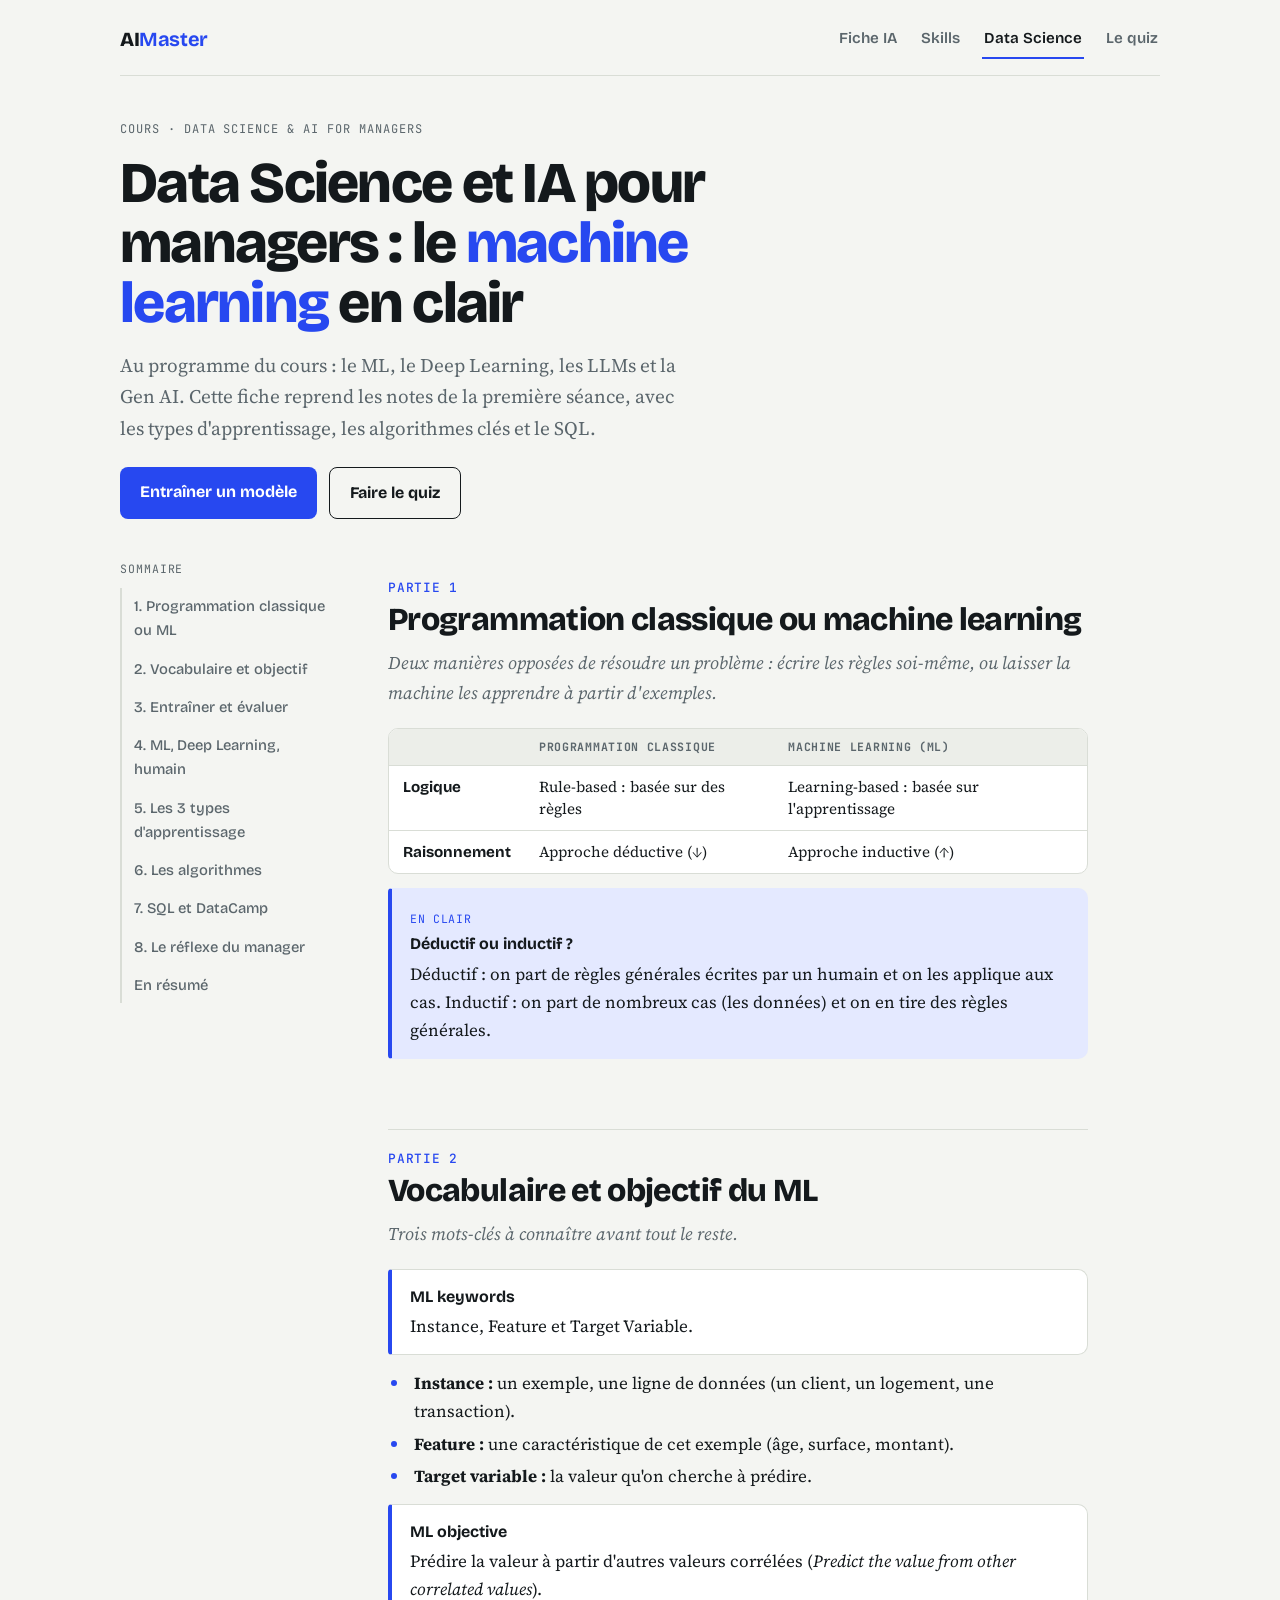
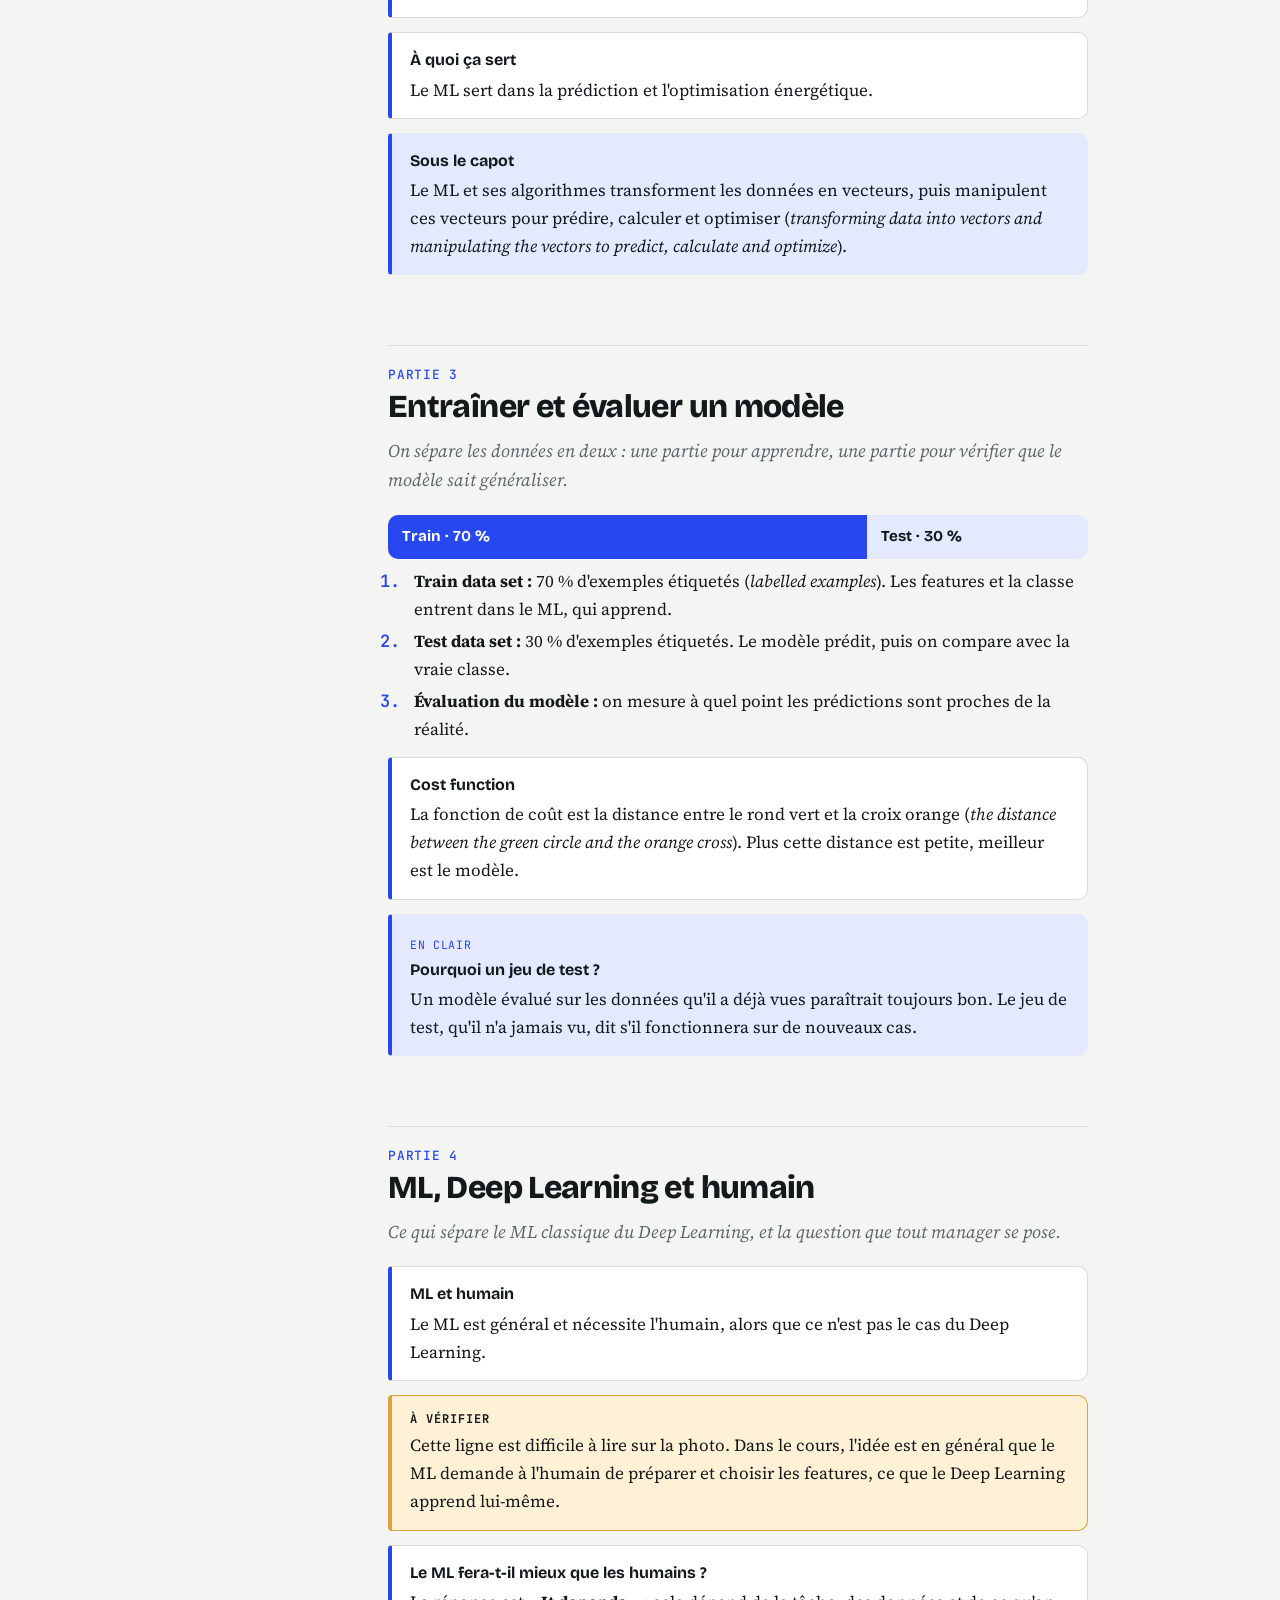
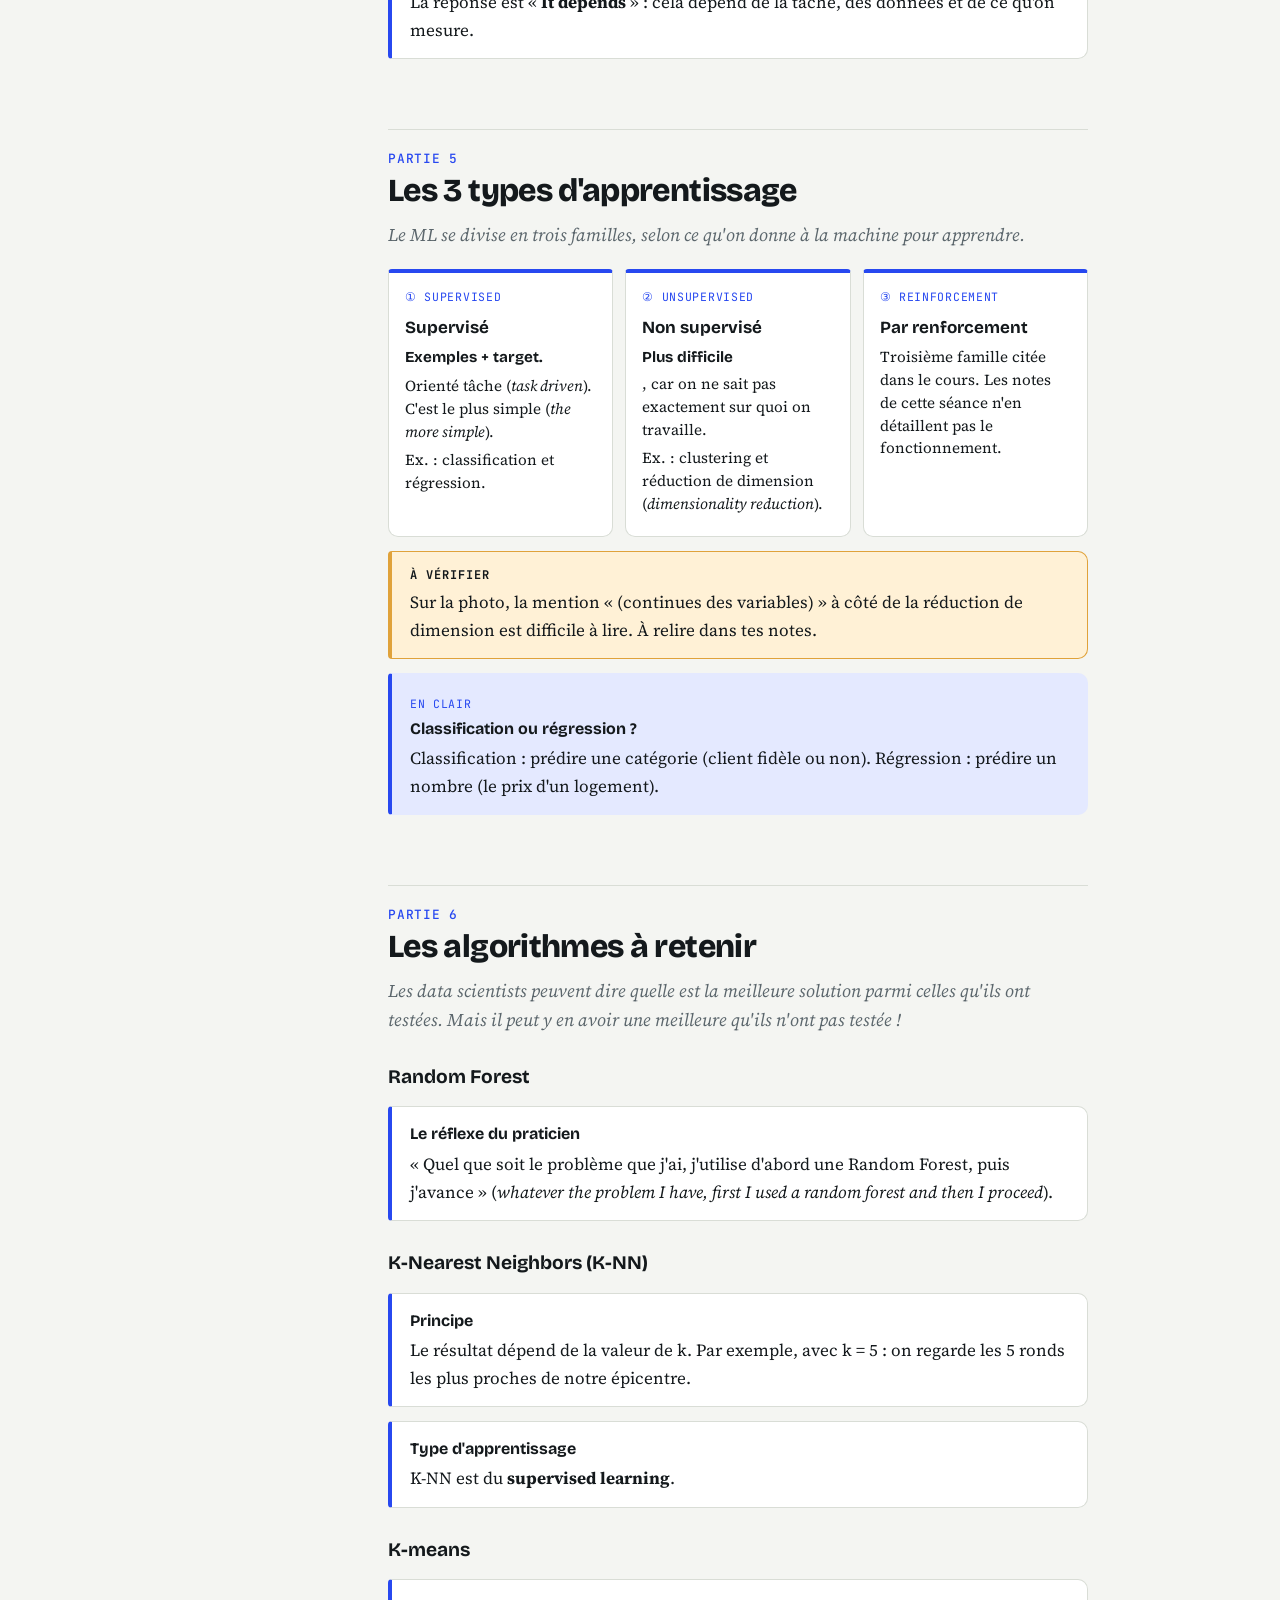
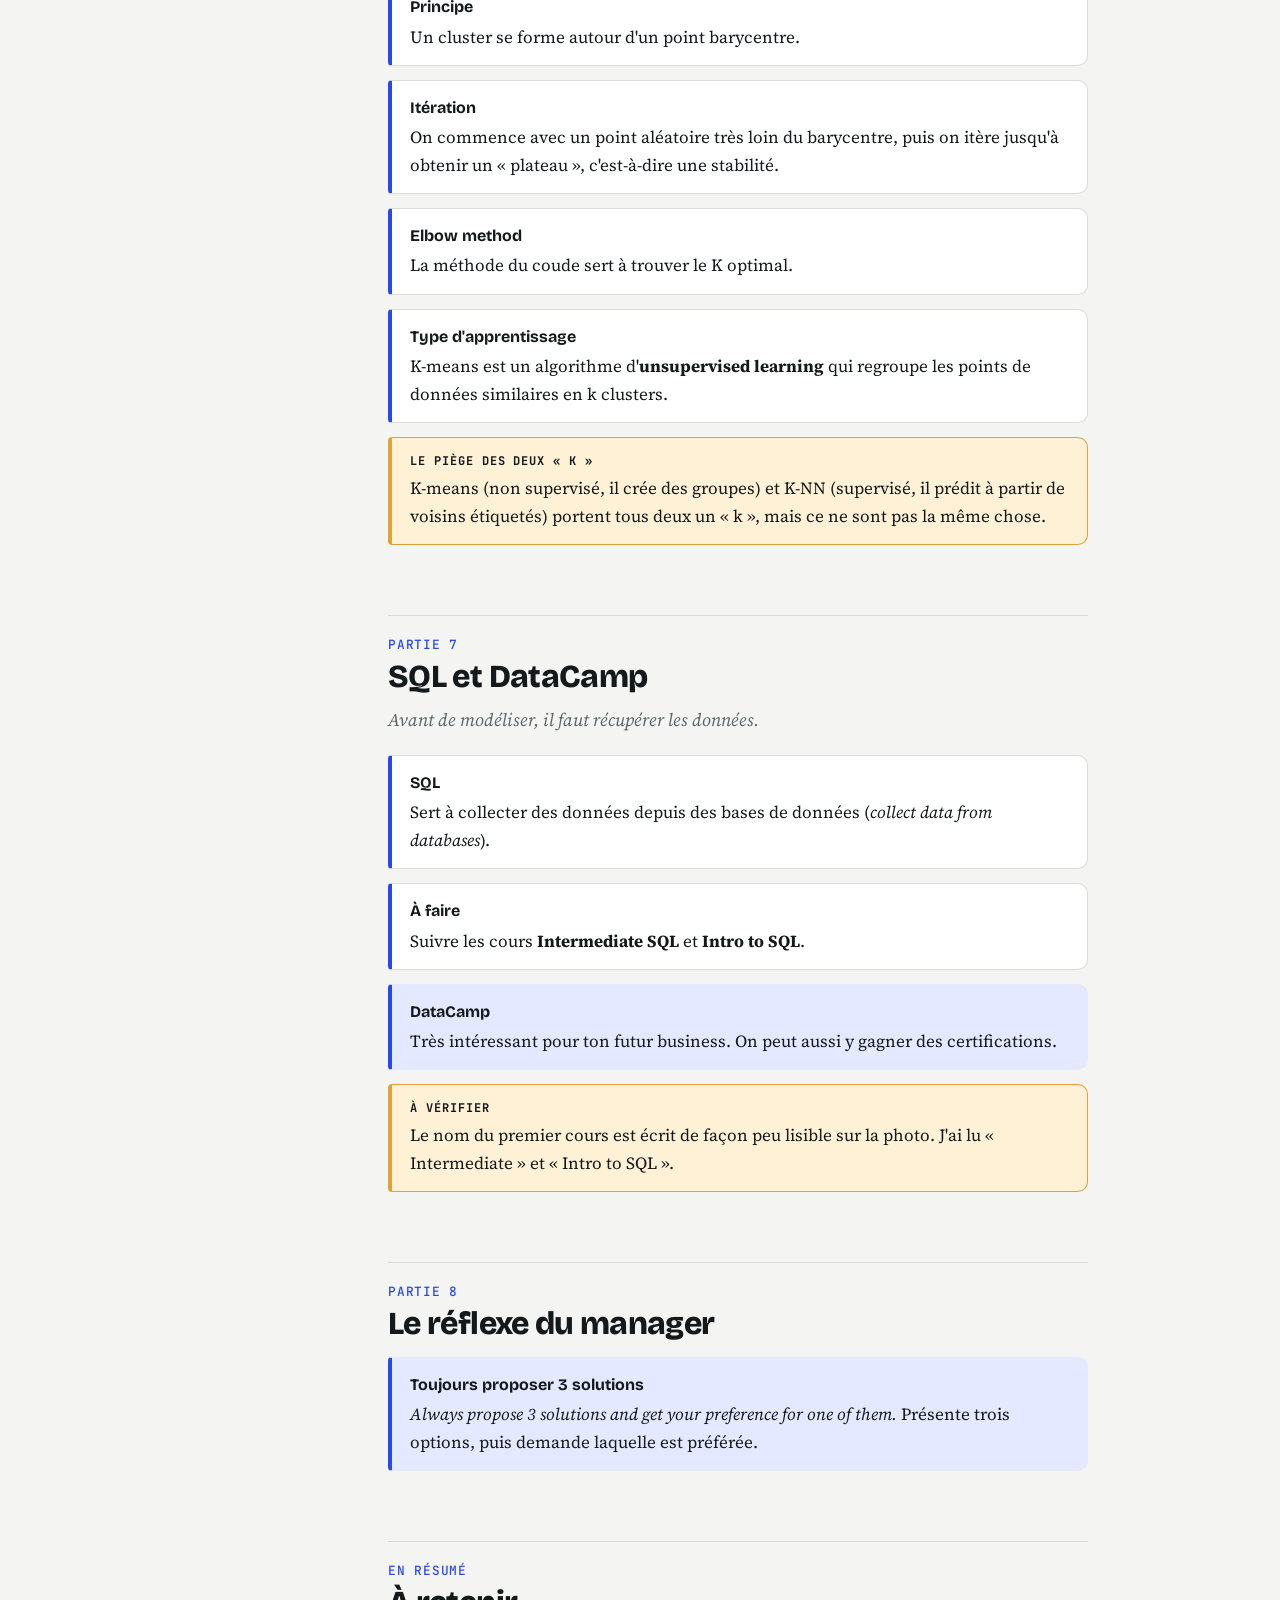
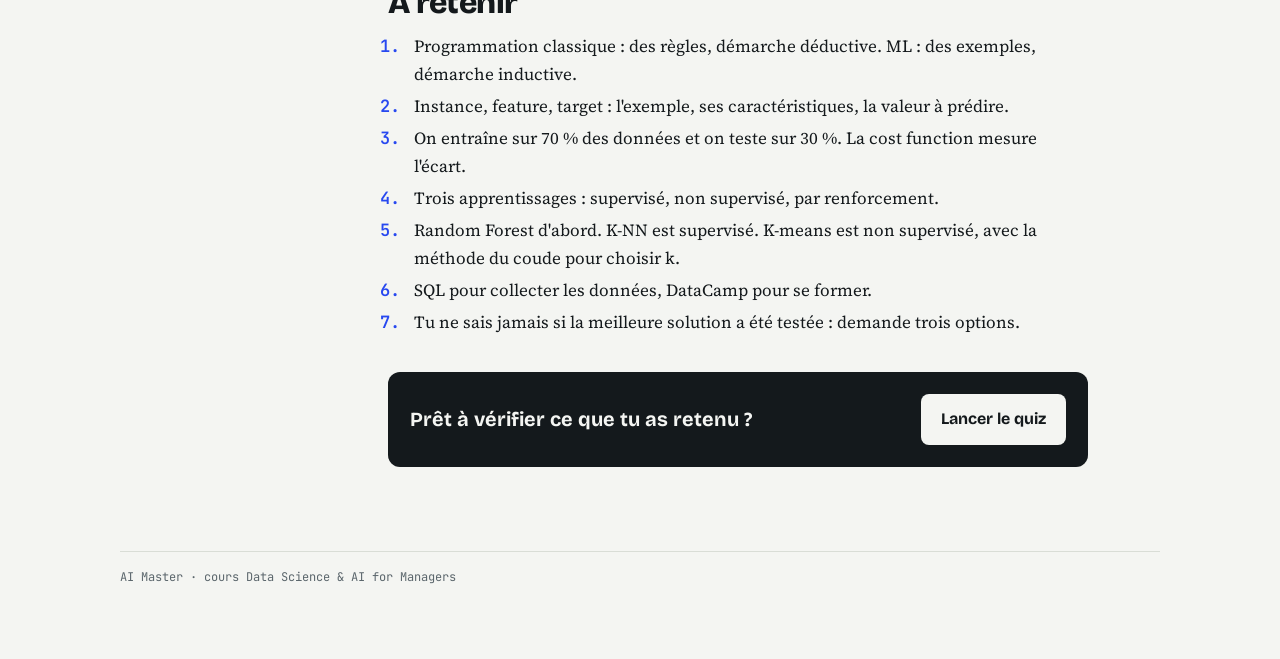
==== data.html @ da9664e5 "Ajoute la fiche Data Science & AI for Managers, un onglet et 13 questions de quiz Co-Authored-By: Cl" ====
<!doctype html>
<html lang="fr">
<head>
  <meta charset="utf-8">
  <meta name="viewport" content="width=device-width, initial-scale=1">
  <title>AI Master – Data Science</title>
  <meta name="description" content="Cours Data Science & AI for Managers : machine learning, types d'apprentissage, algorithmes et SQL.">
  <link rel="preconnect" href="https://fonts.googleapis.com">
  <link rel="preconnect" href="https://fonts.gstatic.com" crossorigin>
  <link rel="stylesheet" href="https://fonts.googleapis.com/css2?family=Bricolage+Grotesque:wght@500;600;700;800&family=JetBrains+Mono:wght@400;500;600&family=Source+Serif+4:ital,wght@0,400;0,600;1,400&display=swap">
  <link rel="stylesheet" href="style.css">
</head>
<body>
<div class="shell">
  <header class="top">
    <a class="brand" href="index.html">AI<b>Master</b></a>
    <a class="tab" href="index.html">Fiche IA</a>
    <a class="tab" href="skills.html">Skills</a>
    <a class="tab" href="data.html" aria-current="page">Data Science</a>
    <a class="tab" href="game.html">Le quiz</a>
  </header>

  <div class="hero">
    <p class="eyebrow">Cours · Data Science &amp; AI for Managers</p>
    <h1>Data Science et IA pour managers : le <em>machine learning</em> en clair</h1>
    <p class="sub">Au programme du cours : le ML, le Deep Learning, les LLMs et la Gen AI. Cette fiche reprend les notes de la première séance, avec les types d'apprentissage, les algorithmes clés et le SQL.</p>
    <div class="actions">
      <a class="btn" href="#s3">Entraîner un modèle</a>
      <a class="btn alt" href="game.html">Faire le quiz</a>
    </div>
  </div>

  <div class="layout">
    <nav class="toc" aria-label="Sommaire">
      <p>Sommaire</p>
      <ol>
        <li><a href="#s1">1. Programmation classique ou ML</a></li>
        <li><a href="#s2">2. Vocabulaire et objectif</a></li>
        <li><a href="#s3">3. Entraîner et évaluer</a></li>
        <li><a href="#s4">4. ML, Deep Learning, humain</a></li>
        <li><a href="#s5">5. Les 3 types d'apprentissage</a></li>
        <li><a href="#s6">6. Les algorithmes</a></li>
        <li><a href="#s7">7. SQL et DataCamp</a></li>
        <li><a href="#s8">8. Le réflexe du manager</a></li>
        <li><a href="#recap">En résumé</a></li>
      </ol>
    </nav>

    <main class="doc">

      <section id="s1">
        <h2><span class="n">PARTIE 1</span>Programmation classique ou machine learning</h2>
        <p class="lead">Deux manières opposées de résoudre un problème : écrire les règles soi-même, ou laisser la machine les apprendre à partir d'exemples.</p>
        <div class="tbl"><table>
          <thead><tr><th></th><th>Programmation classique</th><th>Machine learning (ML)</th></tr></thead>
          <tbody>
            <tr><td>Logique</td><td>Rule-based : basée sur des règles</td><td>Learning-based : basée sur l'apprentissage</td></tr>
            <tr><td>Raisonnement</td><td>Approche déductive (↓)</td><td>Approche inductive (↑)</td></tr>
          </tbody>
        </table></div>
        <div class="box link"><span class="tag">En clair</span><span class="term">Déductif ou inductif ?</span><p>Déductif : on part de règles générales écrites par un humain et on les applique aux cas. Inductif : on part de nombreux cas (les données) et on en tire des règles générales.</p></div>
      </section>

      <section id="s2">
        <h2><span class="n">PARTIE 2</span>Vocabulaire et objectif du ML</h2>
        <p class="lead">Trois mots-clés à connaître avant tout le reste.</p>
        <div class="box"><span class="term">ML keywords</span><p>Instance, Feature et Target Variable.</p></div>
        <ul>
          <li><b>Instance :</b> un exemple, une ligne de données (un client, un logement, une transaction).</li>
          <li><b>Feature :</b> une caractéristique de cet exemple (âge, surface, montant).</li>
          <li><b>Target variable :</b> la valeur qu'on cherche à prédire.</li>
        </ul>
        <div class="box"><span class="term">ML objective</span><p>Prédire la valeur à partir d'autres valeurs corrélées (<i>Predict the value from other correlated values</i>).</p></div>
        <div class="box"><span class="term">À quoi ça sert</span><p>Le ML sert dans la prédiction et l'optimisation énergétique.</p></div>
        <div class="box link"><span class="term">Sous le capot</span><p>Le ML et ses algorithmes transforment les données en vecteurs, puis manipulent ces vecteurs pour prédire, calculer et optimiser (<i>transforming data into vectors and manipulating the vectors to predict, calculate and optimize</i>).</p></div>
      </section>

      <section id="s3">
        <h2><span class="n">PARTIE 3</span>Entraîner et évaluer un modèle</h2>
        <p class="lead">On sépare les données en deux : une partie pour apprendre, une partie pour vérifier que le modèle sait généraliser.</p>
        <div class="split" role="img" aria-label="70 % de données d'entraînement, 30 % de données de test">
          <div class="a">Train · 70 %</div><div class="b">Test · 30 %</div>
        </div>
        <ol class="steps">
          <li><b>Train data set :</b> 70 % d'exemples étiquetés (<i>labelled examples</i>). Les features et la classe entrent dans le ML, qui apprend.</li>
          <li><b>Test data set :</b> 30 % d'exemples étiquetés. Le modèle prédit, puis on compare avec la vraie classe.</li>
          <li><b>Évaluation du modèle :</b> on mesure à quel point les prédictions sont proches de la réalité.</li>
        </ol>
        <div class="box"><span class="term">Cost function</span><p>La fonction de coût est la distance entre le rond vert et la croix orange (<i>the distance between the green circle and the orange cross</i>). Plus cette distance est petite, meilleur est le modèle.</p></div>
        <div class="box link"><span class="tag">En clair</span><span class="term">Pourquoi un jeu de test ?</span><p>Un modèle évalué sur les données qu'il a déjà vues paraîtrait toujours bon. Le jeu de test, qu'il n'a jamais vu, dit s'il fonctionnera sur de nouveaux cas.</p></div>
      </section>

      <section id="s4">
        <h2><span class="n">PARTIE 4</span>ML, Deep Learning et humain</h2>
        <p class="lead">Ce qui sépare le ML classique du Deep Learning, et la question que tout manager se pose.</p>
        <div class="box"><span class="term">ML et humain</span><p>Le ML est général et nécessite l'humain, alors que ce n'est pas le cas du Deep Learning.</p></div>
        <div class="box check"><span class="term">À vérifier</span><p>Cette ligne est difficile à lire sur la photo. Dans le cours, l'idée est en général que le ML demande à l'humain de préparer et choisir les features, ce que le Deep Learning apprend lui-même.</p></div>
        <div class="box"><span class="term">Le ML fera-t-il mieux que les humains ?</span><p>La réponse est « <b>It depends</b> » : cela dépend de la tâche, des données et de ce qu'on mesure.</p></div>
      </section>

      <section id="s5">
        <h2><span class="n">PARTIE 5</span>Les 3 types d'apprentissage</h2>
        <p class="lead">Le ML se divise en trois familles, selon ce qu'on donne à la machine pour apprendre.</p>
        <div class="cols">
          <div class="col"><span class="tag">① Supervised</span><b>Supervisé</b>
            <p><b>Exemples + target.</b></p>
            <p>Orienté tâche (<i>task driven</i>). C'est le plus simple (<i>the more simple</i>).</p>
            <p>Ex. : classification et régression.</p></div>
          <div class="col"><span class="tag">② Unsupervised</span><b>Non supervisé</b>
            <p><b>Plus difficile</b>, car on ne sait pas exactement sur quoi on travaille.</p>
            <p>Ex. : clustering et réduction de dimension (<i>dimensionality reduction</i>).</p></div>
          <div class="col"><span class="tag">③ Reinforcement</span><b>Par renforcement</b>
            <p>Troisième famille citée dans le cours. Les notes de cette séance n'en détaillent pas le fonctionnement.</p></div>
        </div>
        <div class="box check"><span class="term">À vérifier</span><p>Sur la photo, la mention « (continues des variables) » à côté de la réduction de dimension est difficile à lire. À relire dans tes notes.</p></div>
        <div class="box link"><span class="tag">En clair</span><span class="term">Classification ou régression ?</span><p>Classification : prédire une catégorie (client fidèle ou non). Régression : prédire un nombre (le prix d'un logement).</p></div>
      </section>

      <section id="s6">
        <h2><span class="n">PARTIE 6</span>Les algorithmes à retenir</h2>
        <p class="lead">Les data scientists peuvent dire quelle est la meilleure solution parmi celles qu'ils ont testées. Mais il peut y en avoir une meilleure qu'ils n'ont pas testée !</p>

        <h3>Random Forest</h3>
        <div class="box"><span class="term">Le réflexe du praticien</span><p>« Quel que soit le problème que j'ai, j'utilise d'abord une Random Forest, puis j'avance » (<i>whatever the problem I have, first I used a random forest and then I proceed</i>).</p></div>

        <h3>K-Nearest Neighbors (K-NN)</h3>
        <div class="box"><span class="term">Principe</span><p>Le résultat dépend de la valeur de k. Par exemple, avec k = 5 : on regarde les 5 ronds les plus proches de notre épicentre.</p></div>
        <div class="box"><span class="term">Type d'apprentissage</span><p>K-NN est du <b>supervised learning</b>.</p></div>

        <h3>K-means</h3>
        <div class="box"><span class="term">Principe</span><p>Un cluster se forme autour d'un point barycentre.</p></div>
        <div class="box"><span class="term">Itération</span><p>On commence avec un point aléatoire très loin du barycentre, puis on itère jusqu'à obtenir un « plateau », c'est-à-dire une stabilité.</p></div>
        <div class="box"><span class="term">Elbow method</span><p>La méthode du coude sert à trouver le K optimal.</p></div>
        <div class="box"><span class="term">Type d'apprentissage</span><p>K-means est un algorithme d'<b>unsupervised learning</b> qui regroupe les points de données similaires en k clusters.</p></div>

        <div class="box check"><span class="term">Le piège des deux « K »</span><p>K-means (non supervisé, il crée des groupes) et K-NN (supervisé, il prédit à partir de voisins étiquetés) portent tous deux un « k », mais ce ne sont pas la même chose.</p></div>
      </section>

      <section id="s7">
        <h2><span class="n">PARTIE 7</span>SQL et DataCamp</h2>
        <p class="lead">Avant de modéliser, il faut récupérer les données.</p>
        <div class="box"><span class="term">SQL</span><p>Sert à collecter des données depuis des bases de données (<i>collect data from databases</i>).</p></div>
        <div class="box"><span class="term">À faire</span><p>Suivre les cours <b>Intermediate SQL</b> et <b>Intro to SQL</b>.</p></div>
        <div class="box link"><span class="term">DataCamp</span><p>Très intéressant pour ton futur business. On peut aussi y gagner des certifications.</p></div>
        <div class="box check"><span class="term">À vérifier</span><p>Le nom du premier cours est écrit de façon peu lisible sur la photo. J'ai lu « Intermediate » et « Intro to SQL ».</p></div>
      </section>

      <section id="s8">
        <h2><span class="n">PARTIE 8</span>Le réflexe du manager</h2>
        <div class="box link"><span class="term">Toujours proposer 3 solutions</span><p><i>Always propose 3 solutions and get your preference for one of them.</i> Présente trois options, puis demande laquelle est préférée.</p></div>
      </section>

      <section id="recap">
        <h2><span class="n">EN RÉSUMÉ</span>À retenir</h2>
        <ol class="steps">
          <li>Programmation classique : des règles, démarche déductive. ML : des exemples, démarche inductive.</li>
          <li>Instance, feature, target : l'exemple, ses caractéristiques, la valeur à prédire.</li>
          <li>On entraîne sur 70 % des données et on teste sur 30 %. La cost function mesure l'écart.</li>
          <li>Trois apprentissages : supervisé, non supervisé, par renforcement.</li>
          <li>Random Forest d'abord. K-NN est supervisé. K-means est non supervisé, avec la méthode du coude pour choisir k.</li>
          <li>SQL pour collecter les données, DataCamp pour se former.</li>
          <li>Tu ne sais jamais si la meilleure solution a été testée : demande trois options.</li>
        </ol>
        <div class="cta-end">
          <b>Prêt à vérifier ce que tu as retenu ?</b>
          <a class="btn" href="game.html">Lancer le quiz</a>
        </div>
      </section>

    </main>
  </div>

  <footer>AI Master · cours Data Science &amp; AI for Managers</footer>
</div>
</body>
</html>
---- style.css ----
/* AI Master : cahier de notes, papier froid et encre bleue */
:root {
  --bg: #f4f5f2;
  --surface: #ffffff;
  --surface2: #eceee9;
  --ink: #14191c;
  --muted: #5b666c;
  --line: #d9ddd6;
  --accent: #2748f0;
  --accent-ink: #ffffff;
  --accent-soft: #e4e9ff;
  --warn-bg: #fff1d6;
  --warn-line: #e0a23a;
  --good: #12805c;
  --good-bg: #dcf3e9;
  --bad: #c8324a;
  --bad-bg: #fbe3e7;
  --display: "Bricolage Grotesque", "Segoe UI", system-ui, sans-serif;
  --body: "Source Serif 4", Georgia, "Times New Roman", serif;
  --mono: "JetBrains Mono", ui-monospace, "SFMono-Regular", Menlo, monospace;
}
@media (prefers-color-scheme: dark) {
  :root:not([data-theme="light"]) {
    --bg: #0d1215; --surface: #141b1f; --surface2: #1b252a; --ink: #e8edef; --muted: #9aa7ad;
    --line: #29353b; --accent: #8fa3ff; --accent-ink: #0d1215; --accent-soft: #1c2542;
    --warn-bg: #2c2210; --warn-line: #b88726; --good: #4fd1a1; --good-bg: #10312a;
    --bad: #ff7d92; --bad-bg: #3a1a22; color-scheme: dark;
  }
}
:root[data-theme="dark"] {
  --bg: #0d1215; --surface: #141b1f; --surface2: #1b252a; --ink: #e8edef; --muted: #9aa7ad;
  --line: #29353b; --accent: #8fa3ff; --accent-ink: #0d1215; --accent-soft: #1c2542;
  --warn-bg: #2c2210; --warn-line: #b88726; --good: #4fd1a1; --good-bg: #10312a;
  --bad: #ff7d92; --bad-bg: #3a1a22; color-scheme: dark;
}

* { box-sizing: border-box; }
html { scroll-behavior: smooth; scroll-padding-top: 24px; }
body {
  margin: 0; background: var(--bg); color: var(--ink);
  font-family: var(--body); font-size: 1.0625rem; line-height: 1.65;
  padding-inline: 16px;
}
a { color: var(--accent); }
.shell { max-width: 1040px; margin-inline: auto; padding-block: 20px 72px; }
:focus-visible { outline: 3px solid var(--accent); outline-offset: 2px; border-radius: 4px; }

/* barre du haut */
.top { display: flex; align-items: center; gap: 20px; padding-bottom: 16px; border-bottom: 1px solid var(--line); flex-wrap: wrap; }
.brand { font-family: var(--display); font-weight: 800; font-size: 1.25rem; letter-spacing: -.02em; color: var(--ink); text-decoration: none; margin-right: auto; }
.brand b { color: var(--accent); }
.top a.tab { font-family: var(--display); font-weight: 600; font-size: .95rem; color: var(--muted); text-decoration: none; padding: 6px 2px; border-bottom: 2px solid transparent; }
.top a.tab:hover { color: var(--ink); }
.top a.tab[aria-current="page"] { color: var(--ink); border-bottom-color: var(--accent); }

/* en-tête */
.hero { padding-block: 44px 28px; max-width: 760px; }
.eyebrow { font-family: var(--mono); font-size: .75rem; letter-spacing: .08em; text-transform: uppercase; color: var(--muted); margin: 0 0 14px; }
h1 { font-family: var(--display); font-weight: 800; font-size: clamp(2.1rem, 6vw, 3.6rem); line-height: 1.04; letter-spacing: -.03em; margin: 0 0 16px; text-wrap: balance; }
h1 em { font-style: normal; color: var(--accent); }
.hero p.sub { font-size: 1.2rem; color: var(--muted); margin: 0 0 22px; max-width: 56ch; }
.btn {
  display: inline-block; border: 0; cursor: pointer; text-decoration: none;
  font-family: var(--display); font-weight: 700; font-size: 1rem;
  background: var(--accent); color: var(--accent-ink); padding: 12px 20px; border-radius: 8px;
  transition: transform .12s ease, opacity .12s ease;
}
.btn:hover { transform: translateY(-2px); opacity: .92; }
.btn.alt { background: transparent; color: var(--ink); border: 1.5px solid var(--ink); }
.actions { display: flex; gap: 12px; flex-wrap: wrap; }

/* fiche : sommaire + texte */
.layout { display: grid; grid-template-columns: 220px minmax(0, 1fr); gap: 48px; align-items: start; margin-top: 12px; }
.toc { position: sticky; top: 24px; font-family: var(--display); }
.toc p { font-family: var(--mono); font-size: .72rem; letter-spacing: .08em; text-transform: uppercase; color: var(--muted); margin: 0 0 10px; }
.toc ol { list-style: none; margin: 0; padding: 0; display: grid; gap: 2px; border-left: 2px solid var(--line); }
.toc a { display: block; padding: 6px 12px; font-size: .92rem; font-weight: 500; color: var(--muted); text-decoration: none; margin-left: -2px; border-left: 2px solid transparent; }
.toc a:hover { color: var(--ink); border-left-color: var(--accent); }
.doc { max-width: 700px; min-width: 0; }
.doc section { padding-block: 8px 28px; border-top: 1px solid var(--line); margin-top: 28px; }
.doc section:first-child { border-top: 0; margin-top: 0; }
.doc h2 { font-family: var(--display); font-weight: 800; font-size: clamp(1.5rem, 3.4vw, 2rem); letter-spacing: -.02em; line-height: 1.15; margin: 14px 0 10px; text-wrap: balance; }
.doc h2 .n { font-family: var(--mono); font-weight: 500; font-size: .8rem; letter-spacing: .06em; color: var(--accent); display: block; margin-bottom: 6px; }
.doc .lead { font-size: 1.12rem; font-style: italic; color: var(--muted); margin: 0 0 20px; }
.doc h3 { font-family: var(--display); font-weight: 700; font-size: 1.2rem; margin: 26px 0 8px; }

/* blocs de définition, comme dans la fiche d'origine */
.box { background: var(--surface); border: 1px solid var(--line); border-left: 4px solid var(--accent); border-radius: 4px 10px 10px 4px; padding: 14px 18px; margin: 14px 0; }
.box .term { font-family: var(--display); font-weight: 700; font-size: 1rem; display: block; margin-bottom: 2px; }
.box p { margin: 0; }
.box p + p { margin-top: 8px; }
.box.check { background: var(--warn-bg); border-color: var(--warn-line); border-left-color: var(--warn-line); }
.box.check .term { font-family: var(--mono); font-size: .75rem; letter-spacing: .08em; text-transform: uppercase; }
.box.link { background: var(--accent-soft); border-color: transparent; border-left-color: var(--accent); }
.tag { font-family: var(--mono); font-size: .72rem; letter-spacing: .06em; text-transform: uppercase; color: var(--accent); }
.doc ul, .doc ol.steps { margin: 8px 0 12px; padding-left: 22px; }
.doc li { margin: 4px 0; padding-left: 4px; }
.doc li::marker { color: var(--accent); }
.doc ol.steps li::marker { font-family: var(--mono); font-weight: 600; }
.defs { display: grid; gap: 4px; margin: 0; }
.fam { display: grid; gap: 4px; }
code, .k { font-family: var(--mono); font-size: .9em; background: var(--surface2); padding: 1px 6px; border-radius: 4px; }
.cta-end { margin-top: 36px; padding: 22px; background: var(--ink); color: var(--bg); border-radius: 12px; display: flex; gap: 16px; align-items: center; justify-content: space-between; flex-wrap: wrap; }
.cta-end b { font-family: var(--display); font-size: 1.25rem; }
.cta-end .btn { background: var(--bg); color: var(--ink); }

footer { margin-top: 56px; padding-top: 16px; border-top: 1px solid var(--line); color: var(--muted); font-family: var(--mono); font-size: .75rem; }

@media (max-width: 880px) {
  .layout { grid-template-columns: minmax(0, 1fr); gap: 20px; }
  .toc { position: static; }
  .toc ol { display: flex; gap: 8px; overflow-x: auto; border-left: 0; padding-bottom: 6px; }
  .toc a { white-space: nowrap; border: 1px solid var(--line); border-radius: 999px; margin: 0; padding: 6px 14px; background: var(--surface); }
  .hero { padding-block: 28px 20px; }
}

/* quiz */
.game { max-width: 680px; margin-inline: auto; padding-top: 28px; }
.game .center { text-align: center; }
.game h1 { font-size: clamp(1.9rem, 5vw, 2.8rem); }
.game .lead { color: var(--muted); font-size: 1.1rem; margin: 0 auto 22px; max-width: 52ch; }
.game .actions { justify-content: center; }
.mascot { font-size: 3.6rem; display: block; margin-bottom: 8px; line-height: 1; }
.hud { display: flex; justify-content: space-between; align-items: center; gap: 8px; flex-wrap: wrap; margin-bottom: 12px; font-family: var(--display); font-weight: 700; }
.pill { background: var(--surface); border: 1px solid var(--line); border-radius: 999px; padding: 6px 14px; font-variant-numeric: tabular-nums; }
.timer { height: 8px; background: var(--surface2); border-radius: 999px; overflow: hidden; margin-bottom: 18px; }
.timer > div { height: 100%; width: 100%; background: var(--accent); transform-origin: left; }
.qbox { background: var(--surface); border: 1px solid var(--line); border-radius: 14px; padding: 24px; }
.qtype { font-family: var(--mono); color: var(--accent); font-size: .75rem; font-weight: 600; letter-spacing: .08em; text-transform: uppercase; }
.question { font-family: var(--display); font-size: 1.35rem; font-weight: 700; line-height: 1.3; margin: 8px 0 18px; text-wrap: balance; }
.answers { display: grid; gap: 10px; }
.answers button {
  text-align: left; font: inherit; font-size: 1rem; color: var(--ink); background: var(--bg);
  border: 1.5px solid var(--line); border-radius: 10px; padding: 12px 14px; cursor: pointer;
  transition: transform .1s ease, border-color .1s ease;
}
.answers button:hover:not(:disabled) { transform: translateX(4px); border-color: var(--accent); }
.answers button:disabled { cursor: default; }
.answers button.good { border-color: var(--good); background: var(--good-bg); }
.answers button.bad { border-color: var(--bad); background: var(--bad-bg); }
.feedback { margin-top: 16px; padding: 12px 14px; border-radius: 10px; background: var(--surface2); display: none; font-size: .98rem; }
.feedback.show { display: block; }
.feedback b.good { color: var(--good); }
.feedback b.bad { color: var(--bad); }
.shake { animation: shake .35s; }
.pop { animation: pop .35s; }
@keyframes shake { 0%,100% { transform: translateX(0); } 25% { transform: translateX(-8px); } 75% { transform: translateX(8px); } }
@keyframes pop { 0% { transform: scale(1); } 50% { transform: scale(1.02); } 100% { transform: scale(1); } }
.hidden { display: none !important; }
.big { font-family: var(--display); font-size: 3rem; font-weight: 800; font-variant-numeric: tabular-nums; }
@media (prefers-reduced-motion: reduce) { * { animation: none !important; transition: none !important; scroll-behavior: auto !important; } }

/* tableaux, code, niveaux */
.tbl { overflow-x: auto; margin: 14px 0; border: 1px solid var(--line); border-radius: 10px; background: var(--surface); }
.tbl table { border-collapse: collapse; width: 100%; min-width: 520px; font-size: .95rem; line-height: 1.45; }
.tbl th { font-family: var(--mono); font-size: .72rem; letter-spacing: .06em; text-transform: uppercase; text-align: left; color: var(--muted); background: var(--surface2); padding: 10px 14px; }
.tbl td { padding: 10px 14px; border-top: 1px solid var(--line); vertical-align: top; }
.tbl td:first-child { font-family: var(--display); font-weight: 700; white-space: nowrap; }
pre { background: var(--ink); color: var(--bg); border-radius: 10px; padding: 16px 18px; overflow-x: auto; font-family: var(--mono); font-size: .85rem; line-height: 1.6; margin: 14px 0; }
pre .c { opacity: .6; }
.tiers { display: grid; grid-template-columns: repeat(3, minmax(0, 1fr)); gap: 12px; margin: 14px 0; counter-reset: tier; }
.tier { background: var(--surface); border: 1px solid var(--line); border-radius: 10px; padding: 14px 16px; }
.tier b { font-family: var(--display); display: block; margin-bottom: 4px; }
.tier .cost { font-family: var(--mono); font-size: .75rem; color: var(--accent); display: block; margin-bottom: 6px; }
.tier p { margin: 0; font-size: .95rem; line-height: 1.5; }
.src { font-size: .92rem; color: var(--muted); }
.src li { overflow-wrap: anywhere; }
@media (max-width: 700px) { .tiers { grid-template-columns: minmax(0, 1fr); } }

/* barre de répartition (ex. 70 / 30) */
.split { display: flex; height: 44px; border-radius: 10px; overflow: hidden; margin: 14px 0 6px; font-family: var(--display); font-weight: 700; font-size: .95rem; }
.split > div { display: flex; align-items: center; padding-inline: 14px; white-space: nowrap; }
.split .a { flex: 70; background: var(--accent); color: var(--accent-ink); }
.split .b { flex: 30; background: var(--accent-soft); color: var(--ink); }
.cols { display: grid; grid-template-columns: repeat(3, minmax(0, 1fr)); gap: 12px; margin: 14px 0; }
.col { background: var(--surface); border: 1px solid var(--line); border-top: 4px solid var(--accent); border-radius: 4px 4px 10px 10px; padding: 14px 16px; }
.col b { font-family: var(--display); display: block; margin-bottom: 4px; }
.col .tag { display: block; margin-bottom: 8px; }
.col p { margin: 0 0 6px; font-size: .95rem; line-height: 1.5; }
@media (max-width: 700px) { .cols { grid-template-columns: minmax(0, 1fr); } }
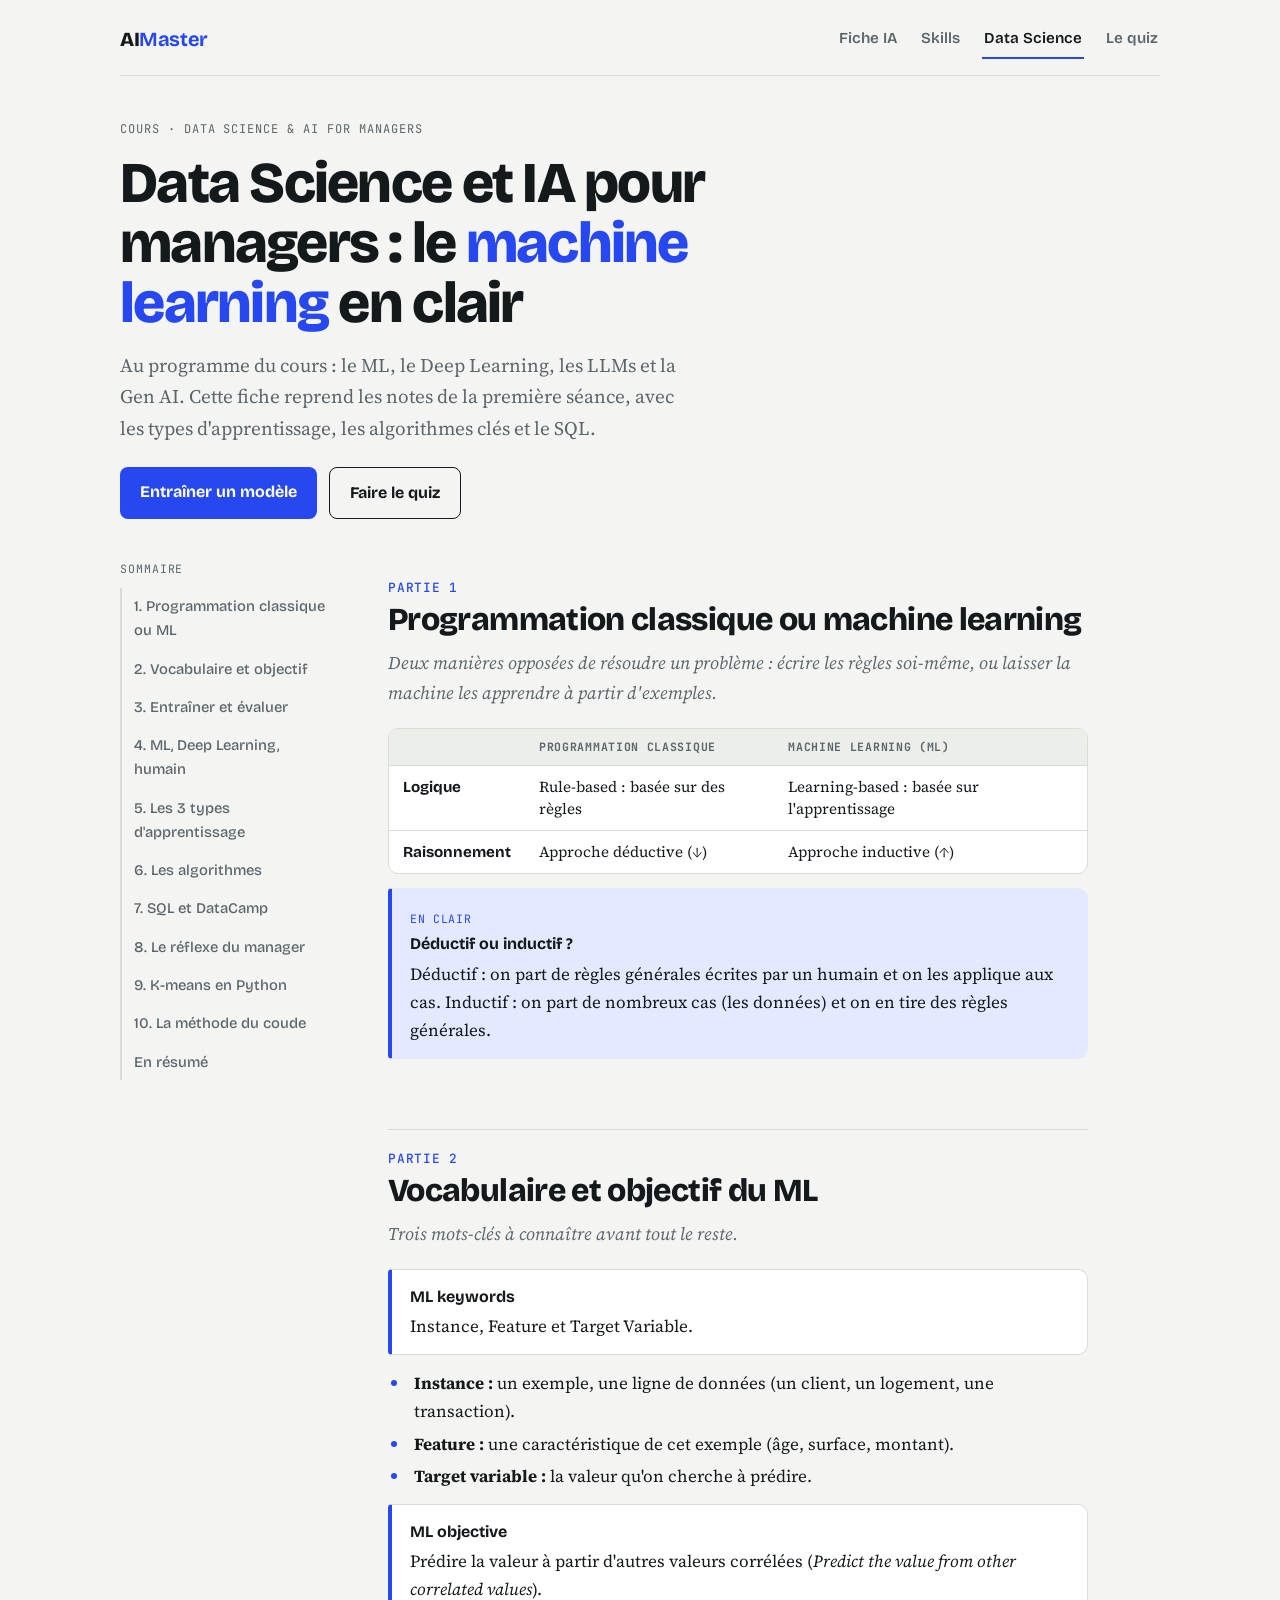
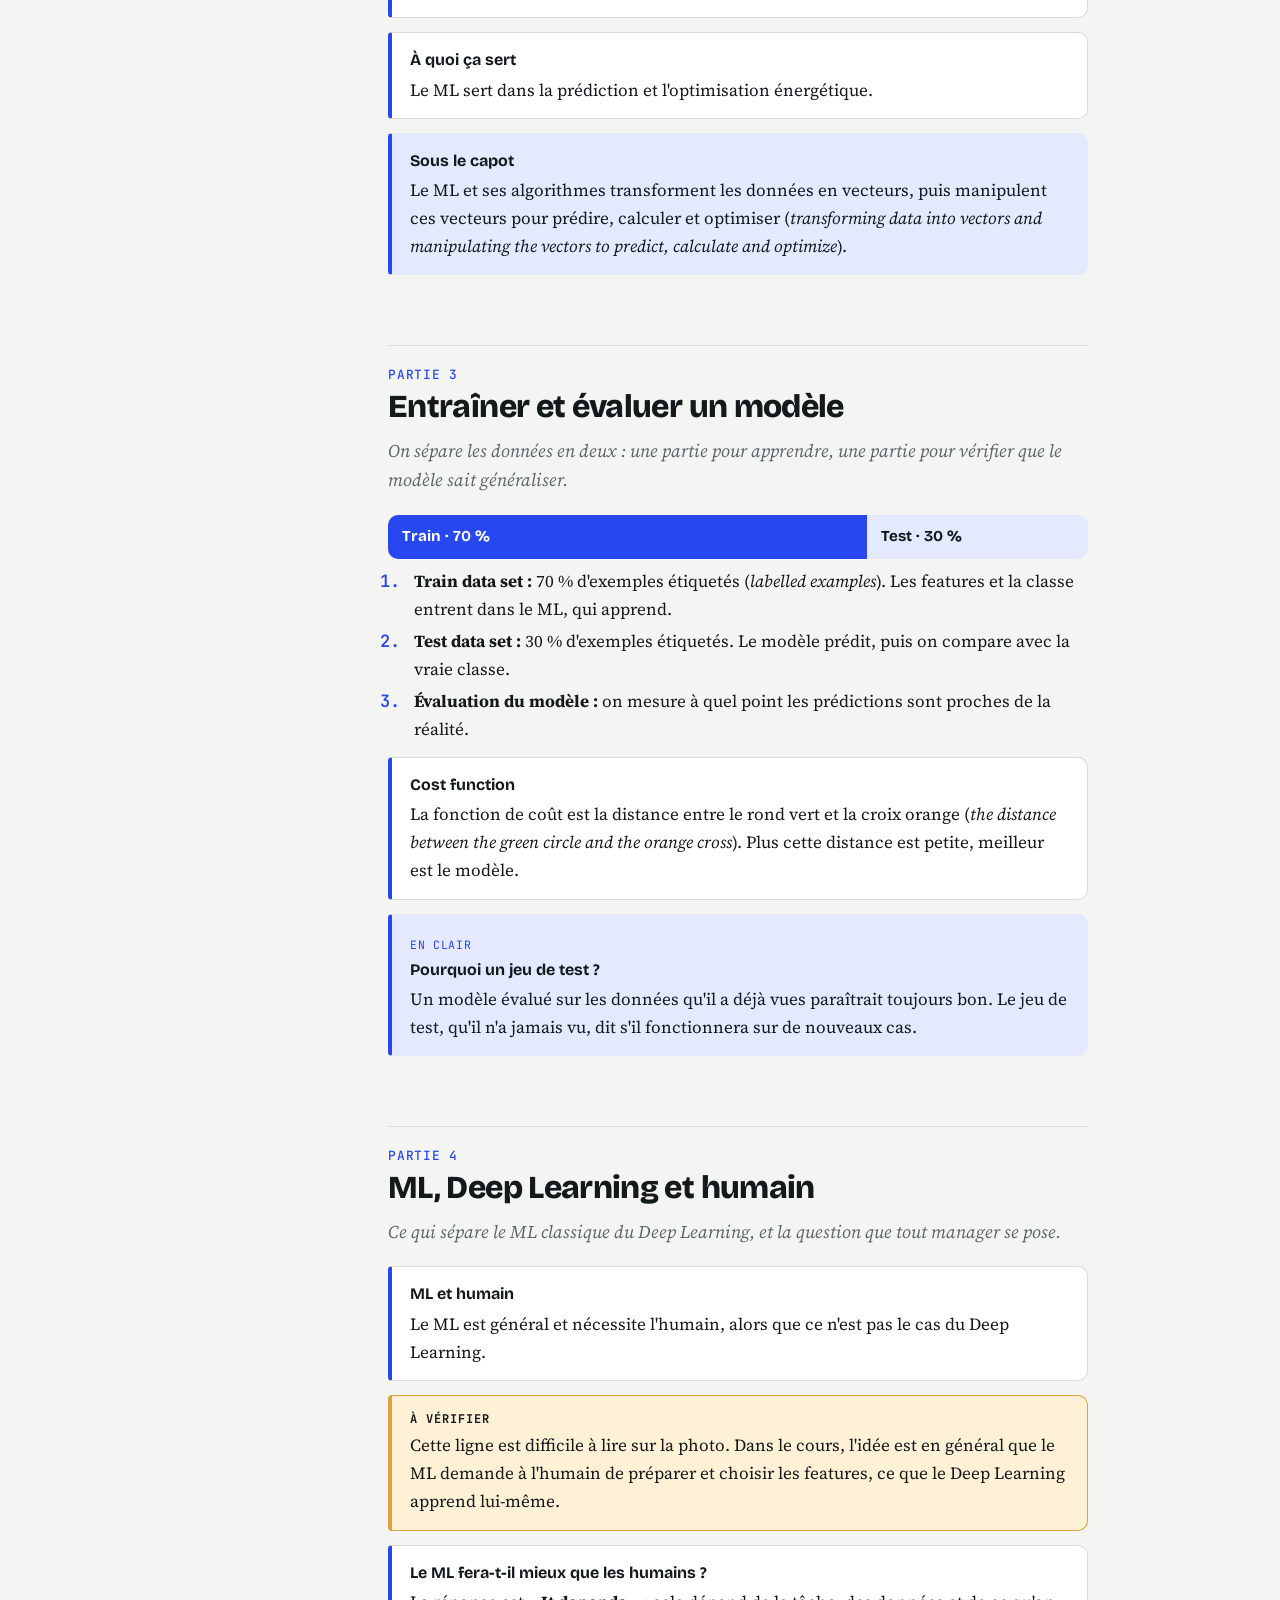
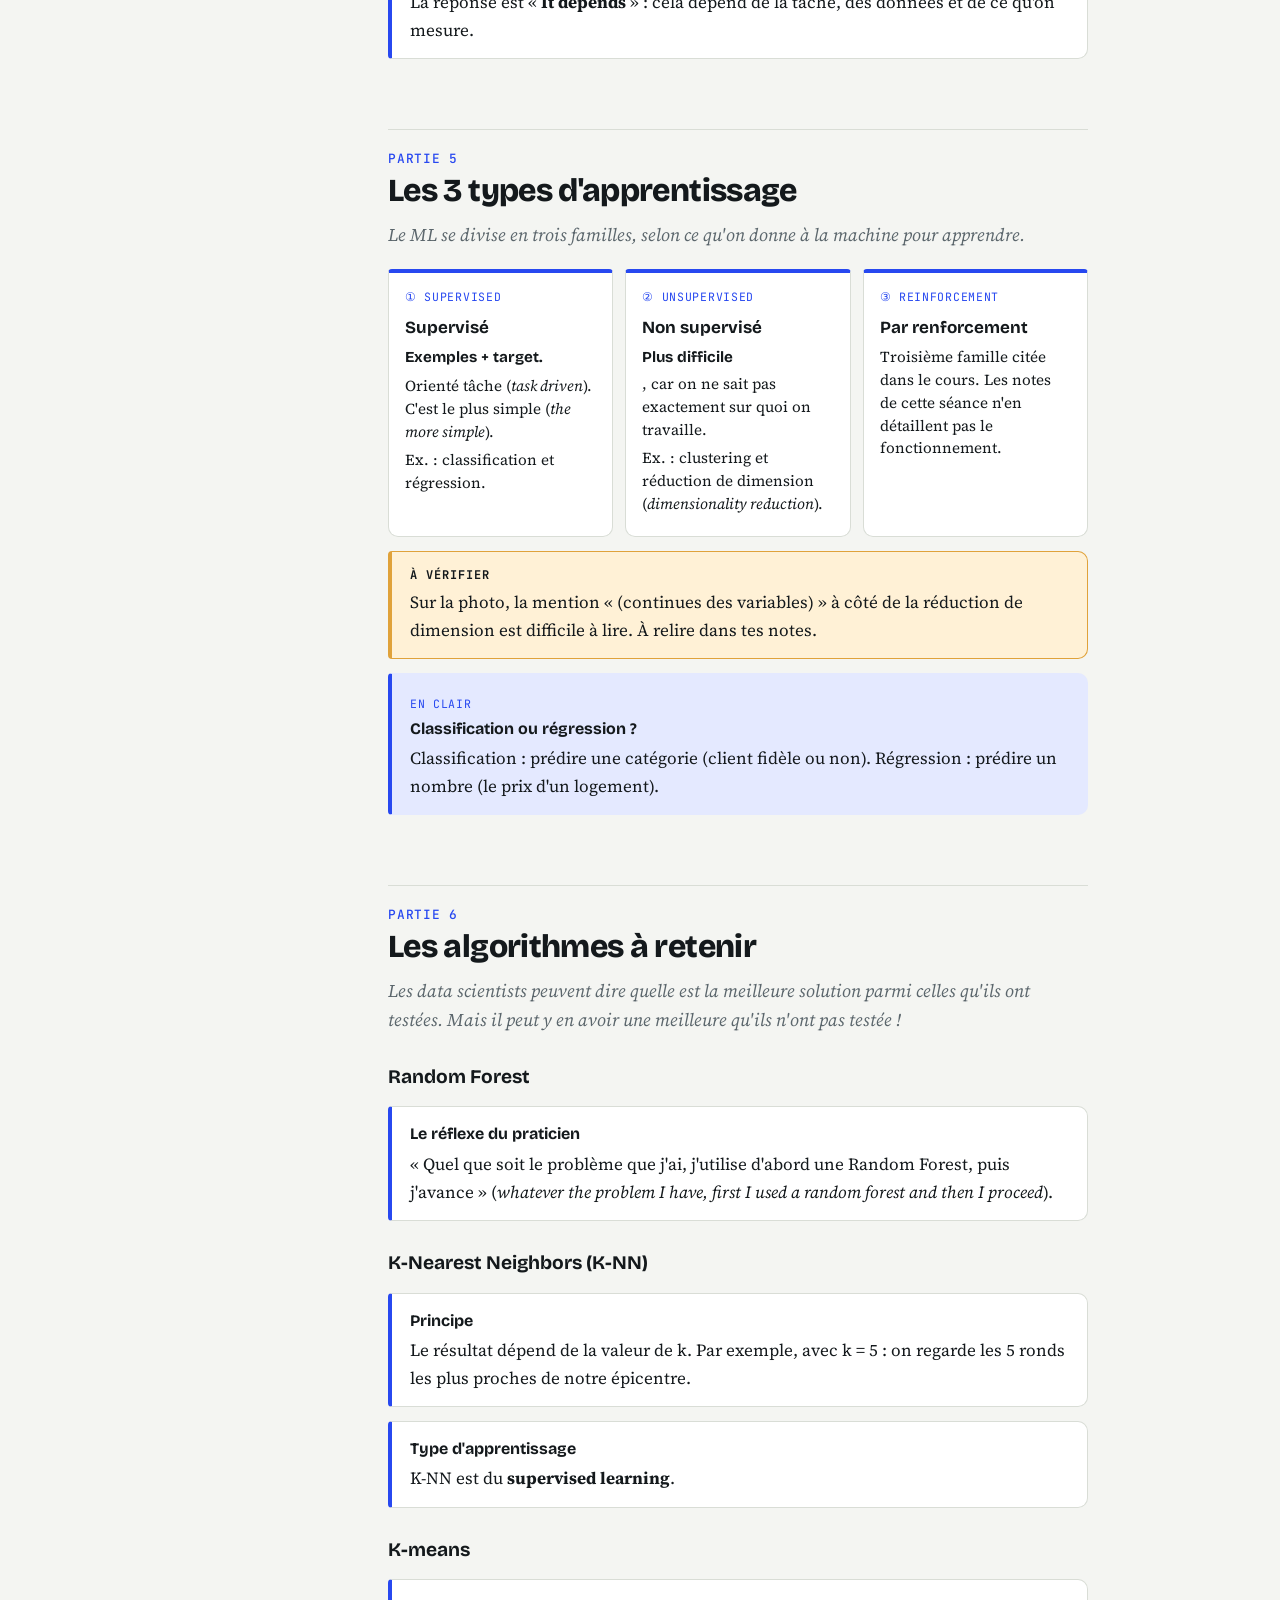
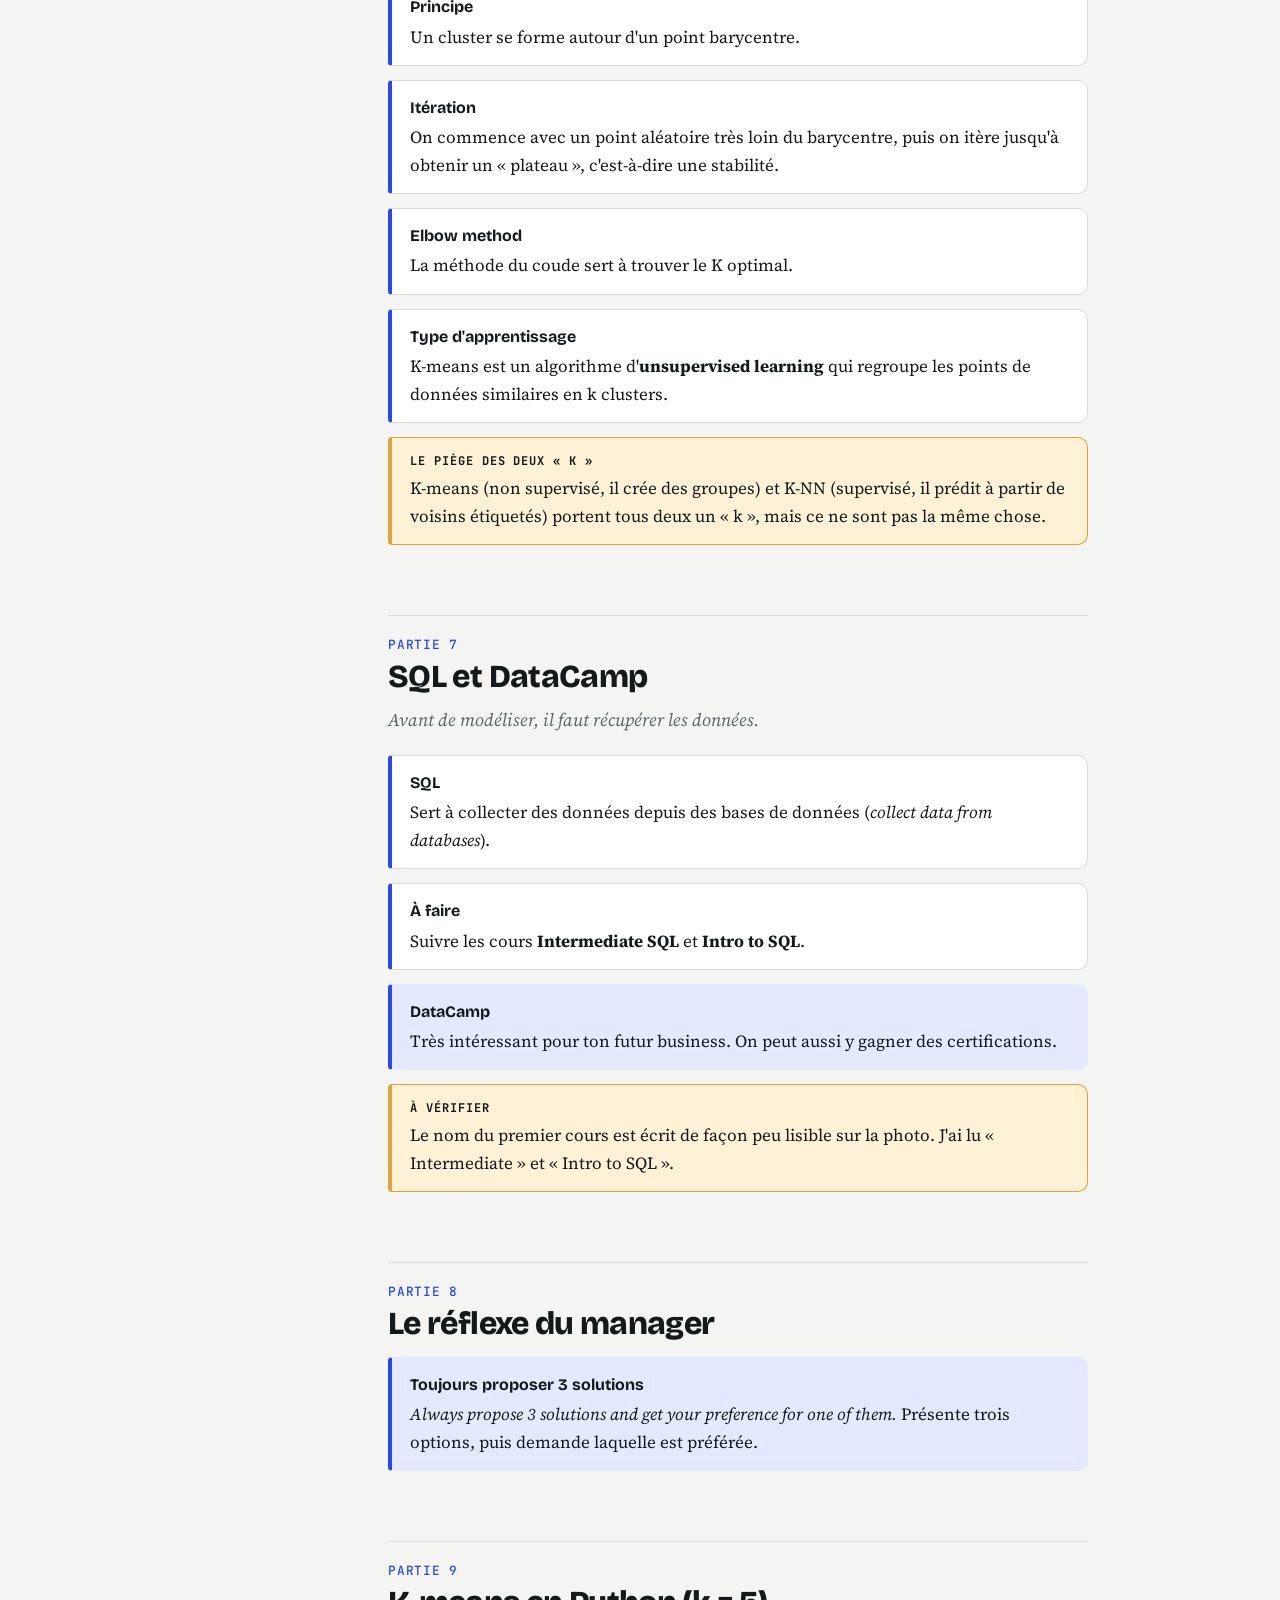
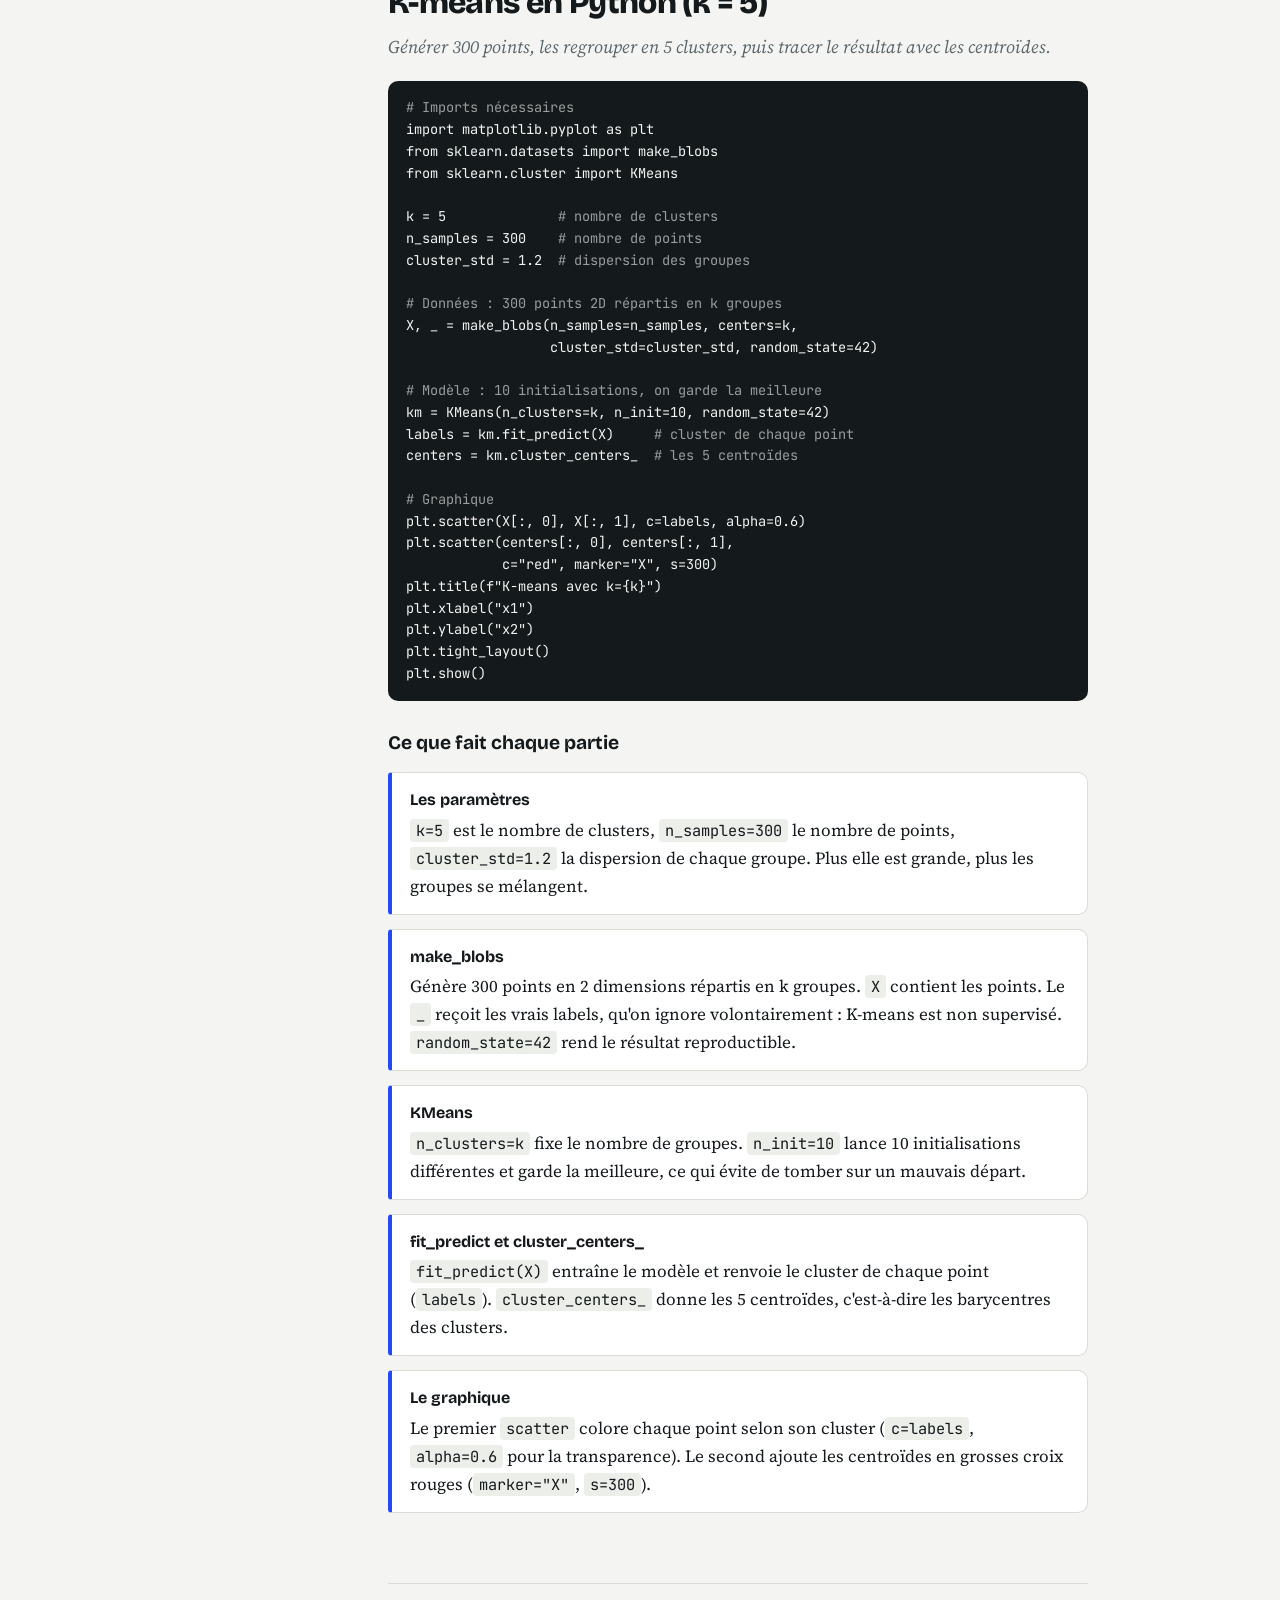
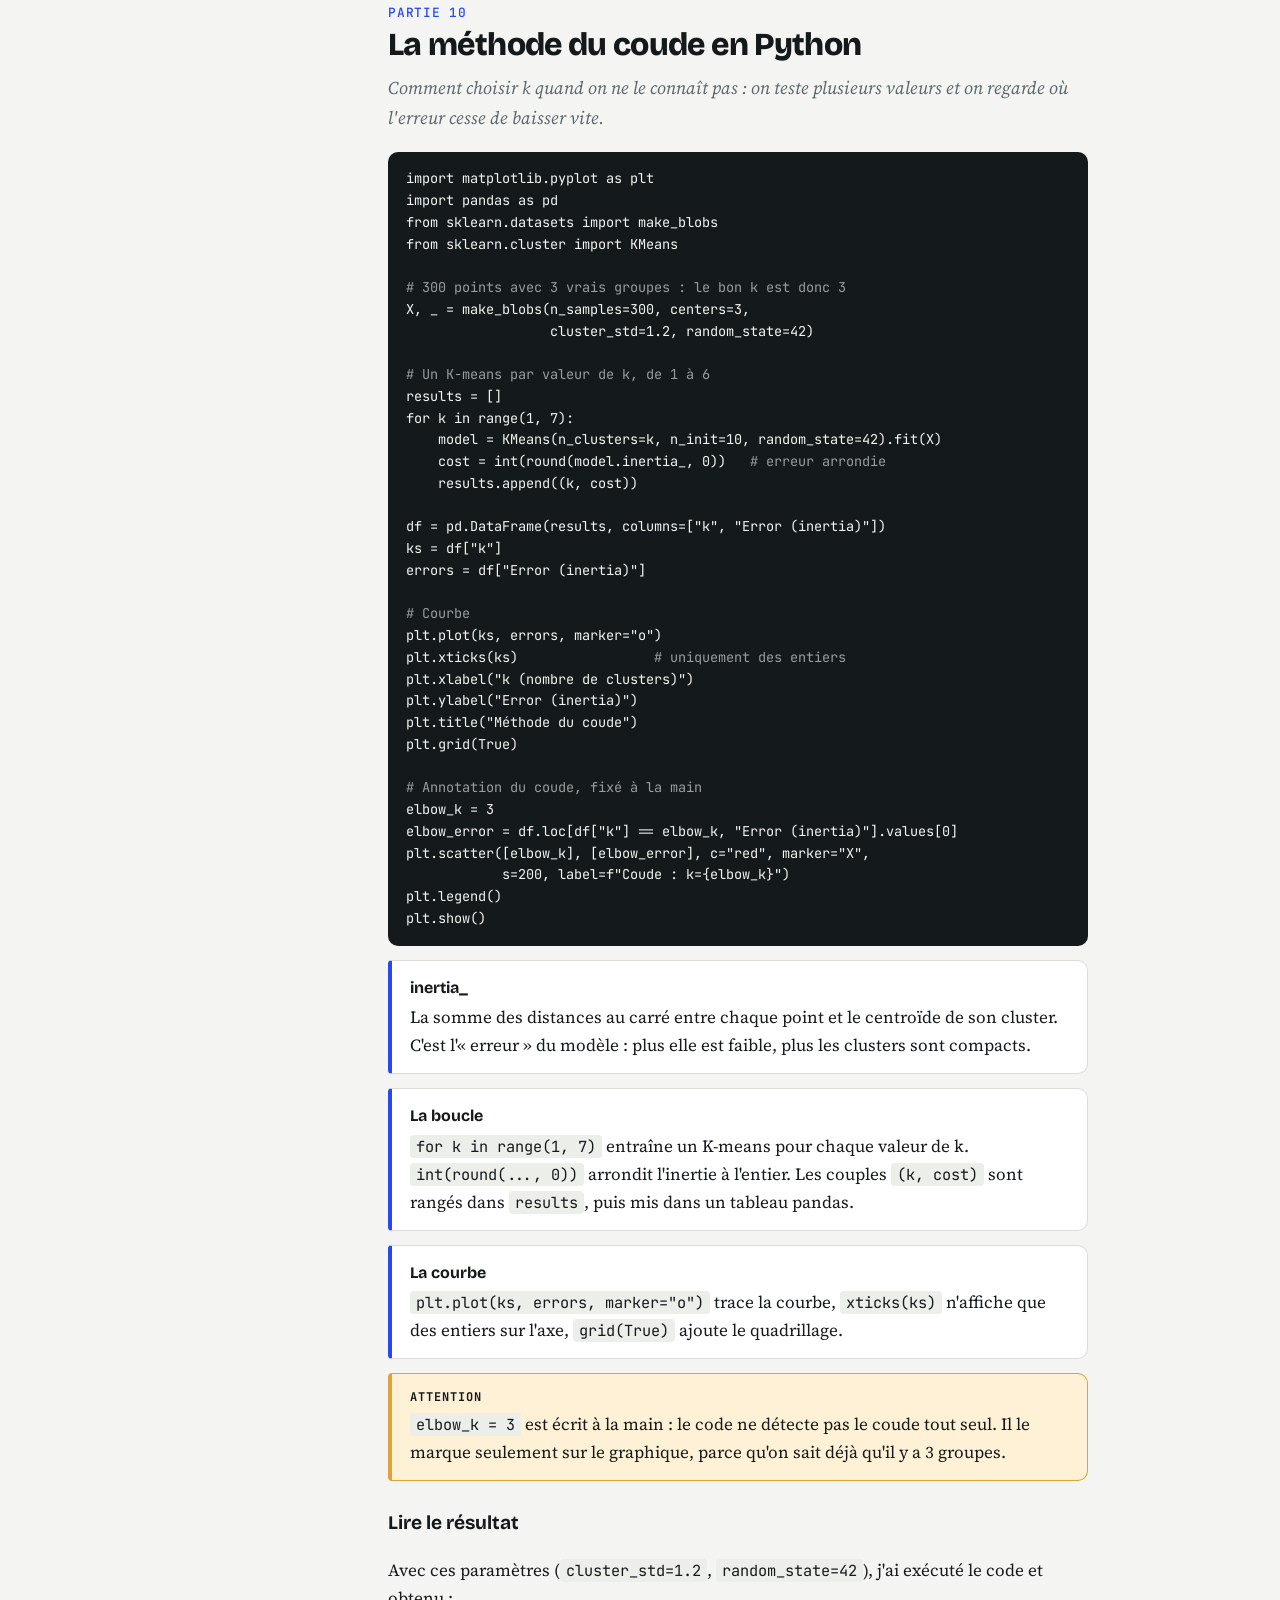
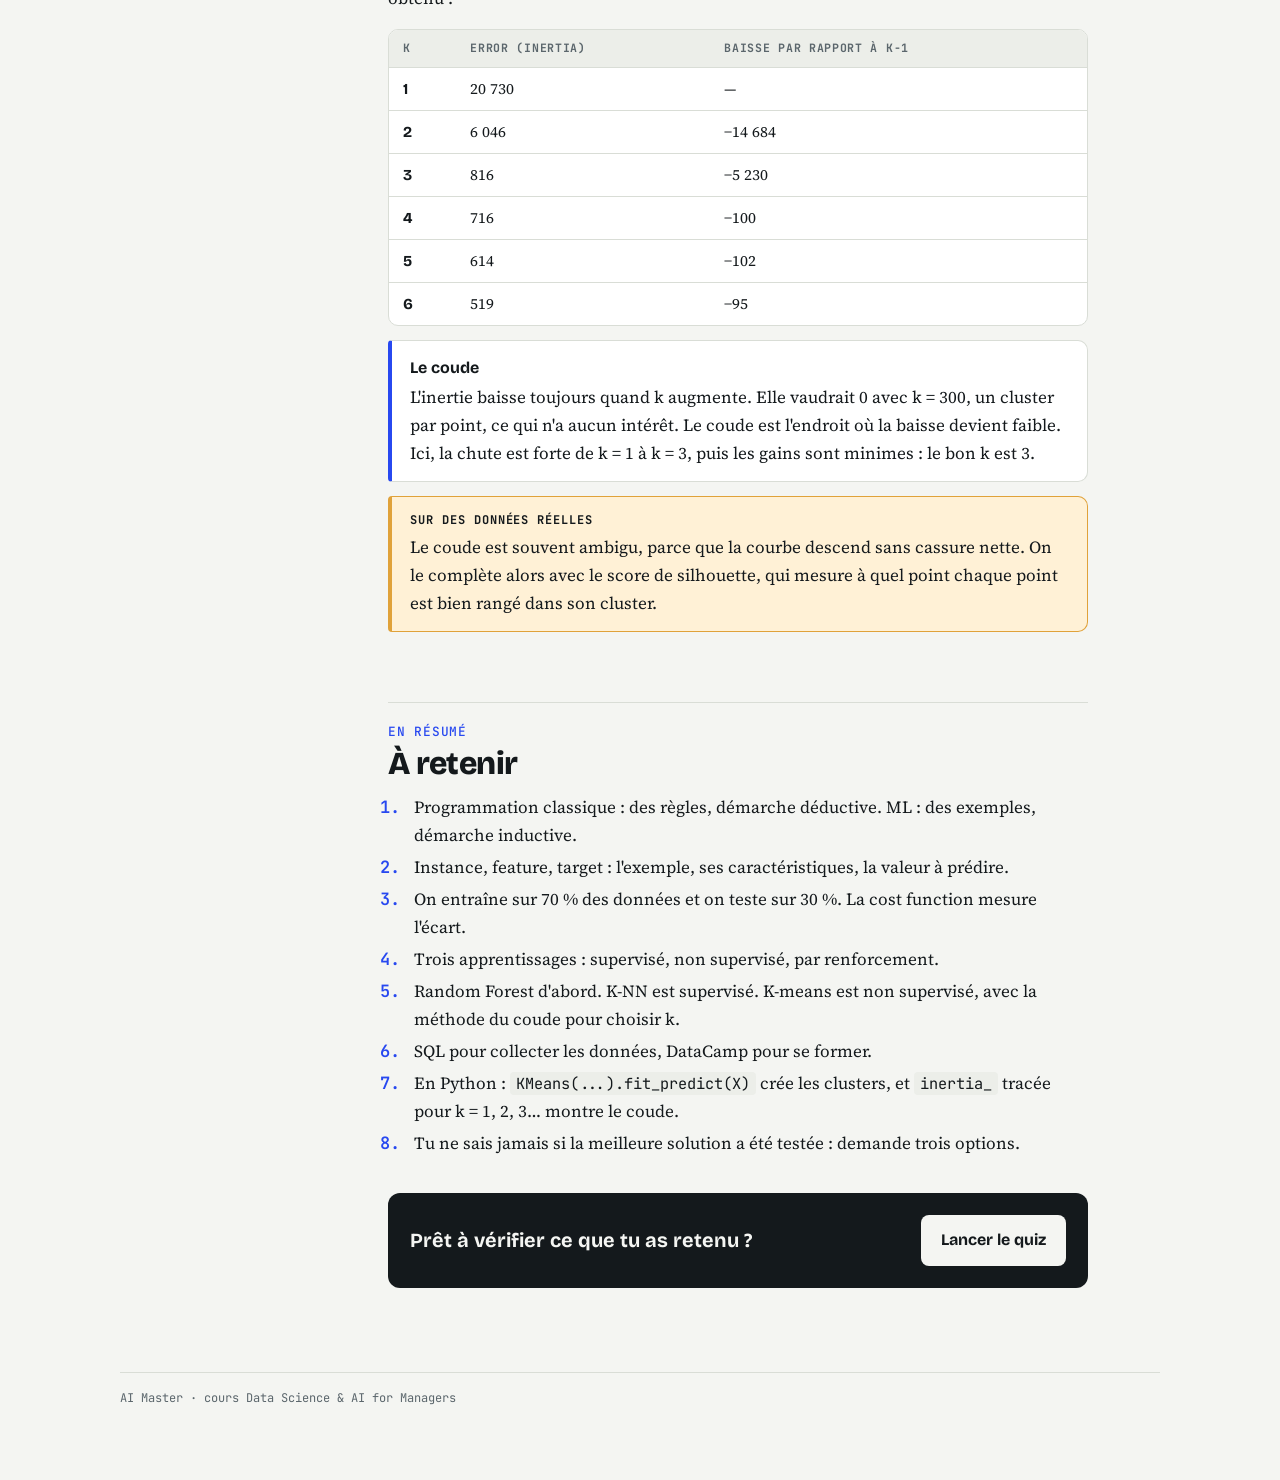
==== commit 839c8491: "Ajoute K-means et méthode du coude en Python à la fiche Data Science, et 8 questions de quiz Co-Auth" ====
--- a/data.html
+++ b/data.html
@@ -42,6 +42,8 @@
         <li><a href="#s6">6. Les algorithmes</a></li>
         <li><a href="#s7">7. SQL et DataCamp</a></li>
         <li><a href="#s8">8. Le réflexe du manager</a></li>
+        <li><a href="#s9">9. K-means en Python</a></li>
+        <li><a href="#s10">10. La méthode du coude</a></li>
         <li><a href="#recap">En résumé</a></li>
       </ol>
     </nav>
@@ -150,6 +152,104 @@
         <div class="box link"><span class="term">Toujours proposer 3 solutions</span><p><i>Always propose 3 solutions and get your preference for one of them.</i> Présente trois options, puis demande laquelle est préférée.</p></div>
       </section>
 
+      <section id="s9">
+        <h2><span class="n">PARTIE 9</span>K-means en Python (k = 5)</h2>
+        <p class="lead">Générer 300 points, les regrouper en 5 clusters, puis tracer le résultat avec les centroïdes.</p>
+        <pre><span class="c"># Imports nécessaires</span>
+import matplotlib.pyplot as plt
+from sklearn.datasets import make_blobs
+from sklearn.cluster import KMeans
+
+k = 5              <span class="c"># nombre de clusters</span>
+n_samples = 300    <span class="c"># nombre de points</span>
+cluster_std = 1.2  <span class="c"># dispersion des groupes</span>
+
+<span class="c"># Données : 300 points 2D répartis en k groupes</span>
+X, _ = make_blobs(n_samples=n_samples, centers=k,
+                  cluster_std=cluster_std, random_state=42)
+
+<span class="c"># Modèle : 10 initialisations, on garde la meilleure</span>
+km = KMeans(n_clusters=k, n_init=10, random_state=42)
+labels = km.fit_predict(X)     <span class="c"># cluster de chaque point</span>
+centers = km.cluster_centers_  <span class="c"># les 5 centroïdes</span>
+
+<span class="c"># Graphique</span>
+plt.scatter(X[:, 0], X[:, 1], c=labels, alpha=0.6)
+plt.scatter(centers[:, 0], centers[:, 1],
+            c="red", marker="X", s=300)
+plt.title(f"K-means avec k={k}")
+plt.xlabel("x1")
+plt.ylabel("x2")
+plt.tight_layout()
+plt.show()</pre>
+        <h3>Ce que fait chaque partie</h3>
+        <div class="box"><span class="term">Les paramètres</span><p><code>k=5</code> est le nombre de clusters, <code>n_samples=300</code> le nombre de points, <code>cluster_std=1.2</code> la dispersion de chaque groupe. Plus elle est grande, plus les groupes se mélangent.</p></div>
+        <div class="box"><span class="term">make_blobs</span><p>Génère 300 points en 2 dimensions répartis en k groupes. <code>X</code> contient les points. Le <code>_</code> reçoit les vrais labels, qu'on ignore volontairement : K-means est non supervisé. <code>random_state=42</code> rend le résultat reproductible.</p></div>
+        <div class="box"><span class="term">KMeans</span><p><code>n_clusters=k</code> fixe le nombre de groupes. <code>n_init=10</code> lance 10 initialisations différentes et garde la meilleure, ce qui évite de tomber sur un mauvais départ.</p></div>
+        <div class="box"><span class="term">fit_predict et cluster_centers_</span><p><code>fit_predict(X)</code> entraîne le modèle et renvoie le cluster de chaque point (<code>labels</code>). <code>cluster_centers_</code> donne les 5 centroïdes, c'est-à-dire les barycentres des clusters.</p></div>
+        <div class="box"><span class="term">Le graphique</span><p>Le premier <code>scatter</code> colore chaque point selon son cluster (<code>c=labels</code>, <code>alpha=0.6</code> pour la transparence). Le second ajoute les centroïdes en grosses croix rouges (<code>marker="X"</code>, <code>s=300</code>).</p></div>
+      </section>
+
+      <section id="s10">
+        <h2><span class="n">PARTIE 10</span>La méthode du coude en Python</h2>
+        <p class="lead">Comment choisir k quand on ne le connaît pas : on teste plusieurs valeurs et on regarde où l'erreur cesse de baisser vite.</p>
+        <pre>import matplotlib.pyplot as plt
+import pandas as pd
+from sklearn.datasets import make_blobs
+from sklearn.cluster import KMeans
+
+<span class="c"># 300 points avec 3 vrais groupes : le bon k est donc 3</span>
+X, _ = make_blobs(n_samples=300, centers=3,
+                  cluster_std=1.2, random_state=42)
+
+<span class="c"># Un K-means par valeur de k, de 1 à 6</span>
+results = []
+for k in range(1, 7):
+    model = KMeans(n_clusters=k, n_init=10, random_state=42).fit(X)
+    cost = int(round(model.inertia_, 0))   <span class="c"># erreur arrondie</span>
+    results.append((k, cost))
+
+df = pd.DataFrame(results, columns=["k", "Error (inertia)"])
+ks = df["k"]
+errors = df["Error (inertia)"]
+
+<span class="c"># Courbe</span>
+plt.plot(ks, errors, marker="o")
+plt.xticks(ks)                 <span class="c"># uniquement des entiers</span>
+plt.xlabel("k (nombre de clusters)")
+plt.ylabel("Error (inertia)")
+plt.title("Méthode du coude")
+plt.grid(True)
+
+<span class="c"># Annotation du coude, fixé à la main</span>
+elbow_k = 3
+elbow_error = df.loc[df["k"] == elbow_k, "Error (inertia)"].values[0]
+plt.scatter([elbow_k], [elbow_error], c="red", marker="X",
+            s=200, label=f"Coude : k={elbow_k}")
+plt.legend()
+plt.show()</pre>
+        <div class="box"><span class="term">inertia_</span><p>La somme des distances au carré entre chaque point et le centroïde de son cluster. C'est l'« erreur » du modèle : plus elle est faible, plus les clusters sont compacts.</p></div>
+        <div class="box"><span class="term">La boucle</span><p><code>for k in range(1, 7)</code> entraîne un K-means pour chaque valeur de k. <code>int(round(..., 0))</code> arrondit l'inertie à l'entier. Les couples <code>(k, cost)</code> sont rangés dans <code>results</code>, puis mis dans un tableau pandas.</p></div>
+        <div class="box"><span class="term">La courbe</span><p><code>plt.plot(ks, errors, marker="o")</code> trace la courbe, <code>xticks(ks)</code> n'affiche que des entiers sur l'axe, <code>grid(True)</code> ajoute le quadrillage.</p></div>
+        <div class="box check"><span class="term">Attention</span><p><code>elbow_k = 3</code> est écrit à la main : le code ne détecte pas le coude tout seul. Il le marque seulement sur le graphique, parce qu'on sait déjà qu'il y a 3 groupes.</p></div>
+
+        <h3>Lire le résultat</h3>
+        <p>Avec ces paramètres (<code>cluster_std=1.2</code>, <code>random_state=42</code>), j'ai exécuté le code et obtenu :</p>
+        <div class="tbl"><table>
+          <thead><tr><th>k</th><th>Error (inertia)</th><th>Baisse par rapport à k−1</th></tr></thead>
+          <tbody>
+            <tr><td>1</td><td>20 730</td><td>—</td></tr>
+            <tr><td>2</td><td>6 046</td><td>−14 684</td></tr>
+            <tr><td>3</td><td>816</td><td>−5 230</td></tr>
+            <tr><td>4</td><td>716</td><td>−100</td></tr>
+            <tr><td>5</td><td>614</td><td>−102</td></tr>
+            <tr><td>6</td><td>519</td><td>−95</td></tr>
+          </tbody>
+        </table></div>
+        <div class="box"><span class="term">Le coude</span><p>L'inertie baisse toujours quand k augmente. Elle vaudrait 0 avec k = 300, un cluster par point, ce qui n'a aucun intérêt. Le coude est l'endroit où la baisse devient faible. Ici, la chute est forte de k = 1 à k = 3, puis les gains sont minimes : le bon k est 3.</p></div>
+        <div class="box check"><span class="term">Sur des données réelles</span><p>Le coude est souvent ambigu, parce que la courbe descend sans cassure nette. On le complète alors avec le score de silhouette, qui mesure à quel point chaque point est bien rangé dans son cluster.</p></div>
+      </section>
+
       <section id="recap">
         <h2><span class="n">EN RÉSUMÉ</span>À retenir</h2>
         <ol class="steps">
@@ -159,6 +259,7 @@
           <li>Trois apprentissages : supervisé, non supervisé, par renforcement.</li>
           <li>Random Forest d'abord. K-NN est supervisé. K-means est non supervisé, avec la méthode du coude pour choisir k.</li>
           <li>SQL pour collecter les données, DataCamp pour se former.</li>
+          <li>En Python : <code>KMeans(...).fit_predict(X)</code> crée les clusters, et <code>inertia_</code> tracée pour k = 1, 2, 3… montre le coude.</li>
           <li>Tu ne sais jamais si la meilleure solution a été testée : demande trois options.</li>
         </ol>
         <div class="cta-end">
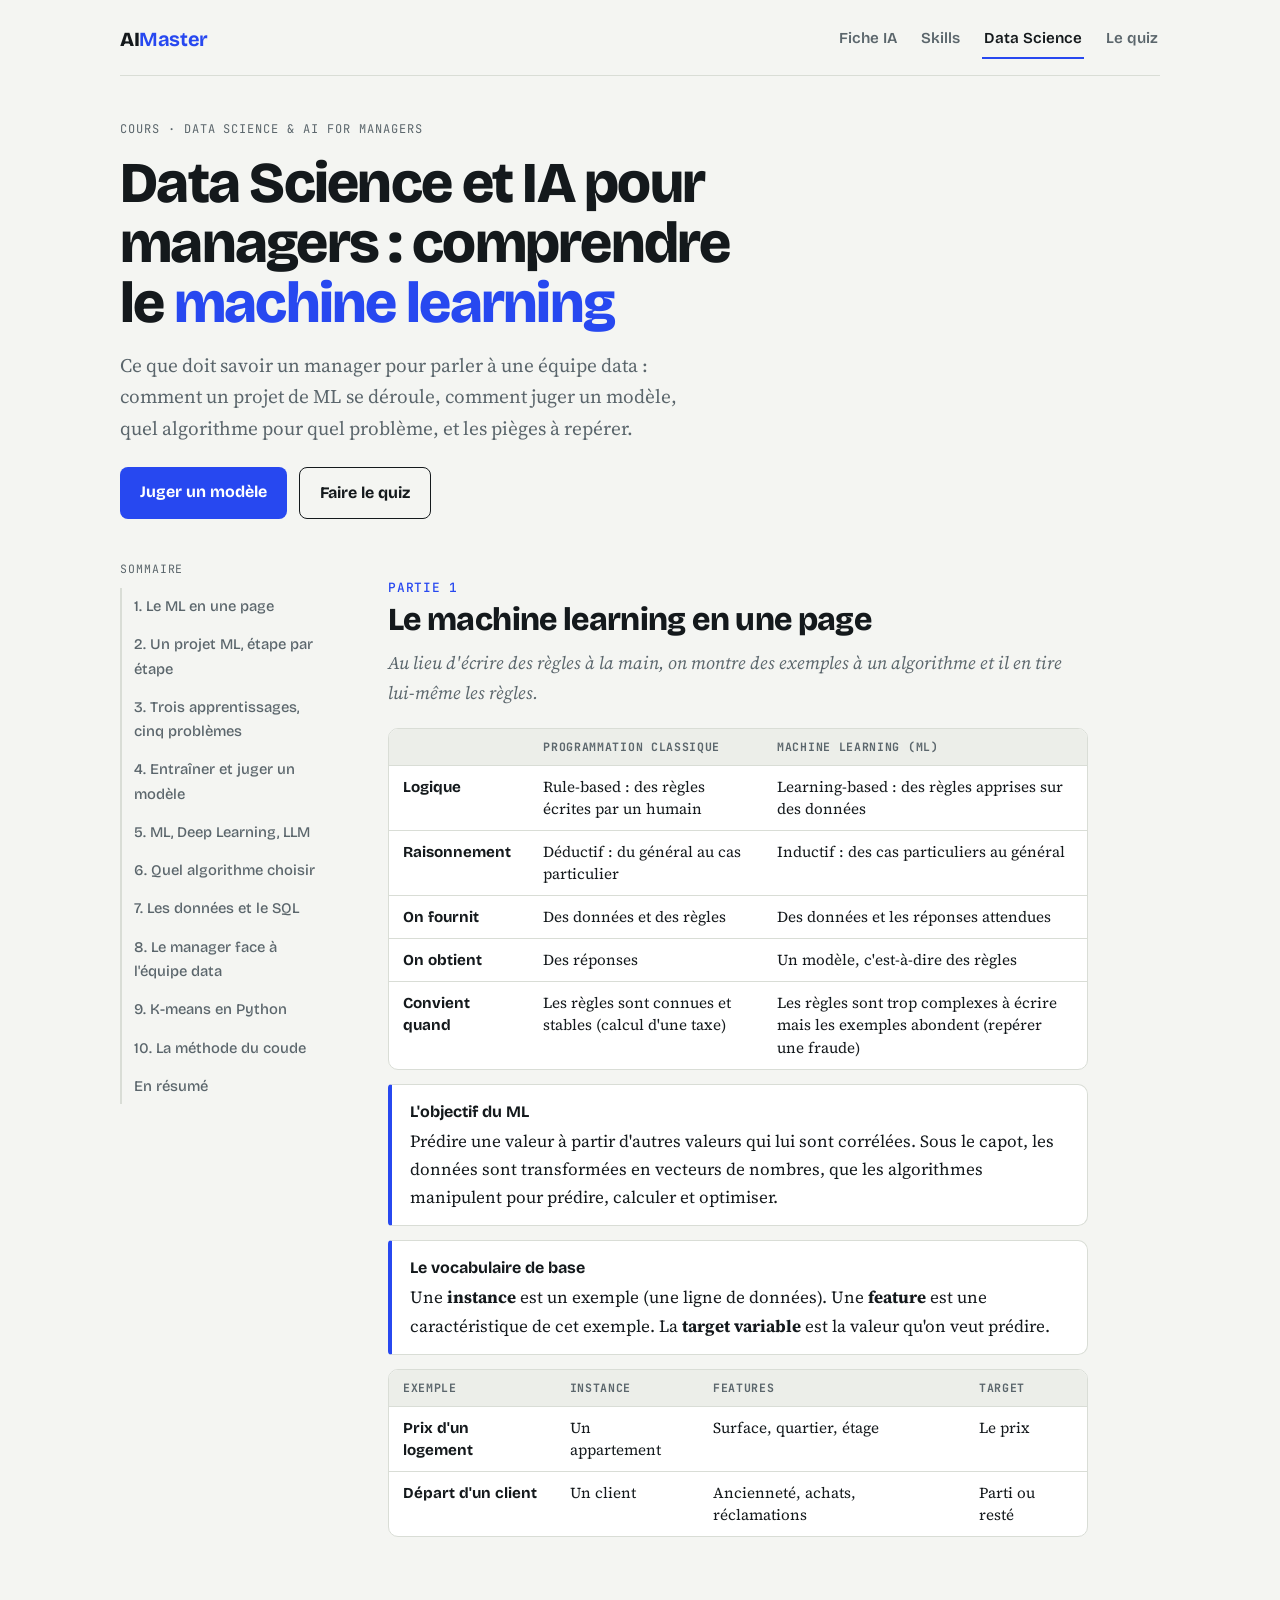
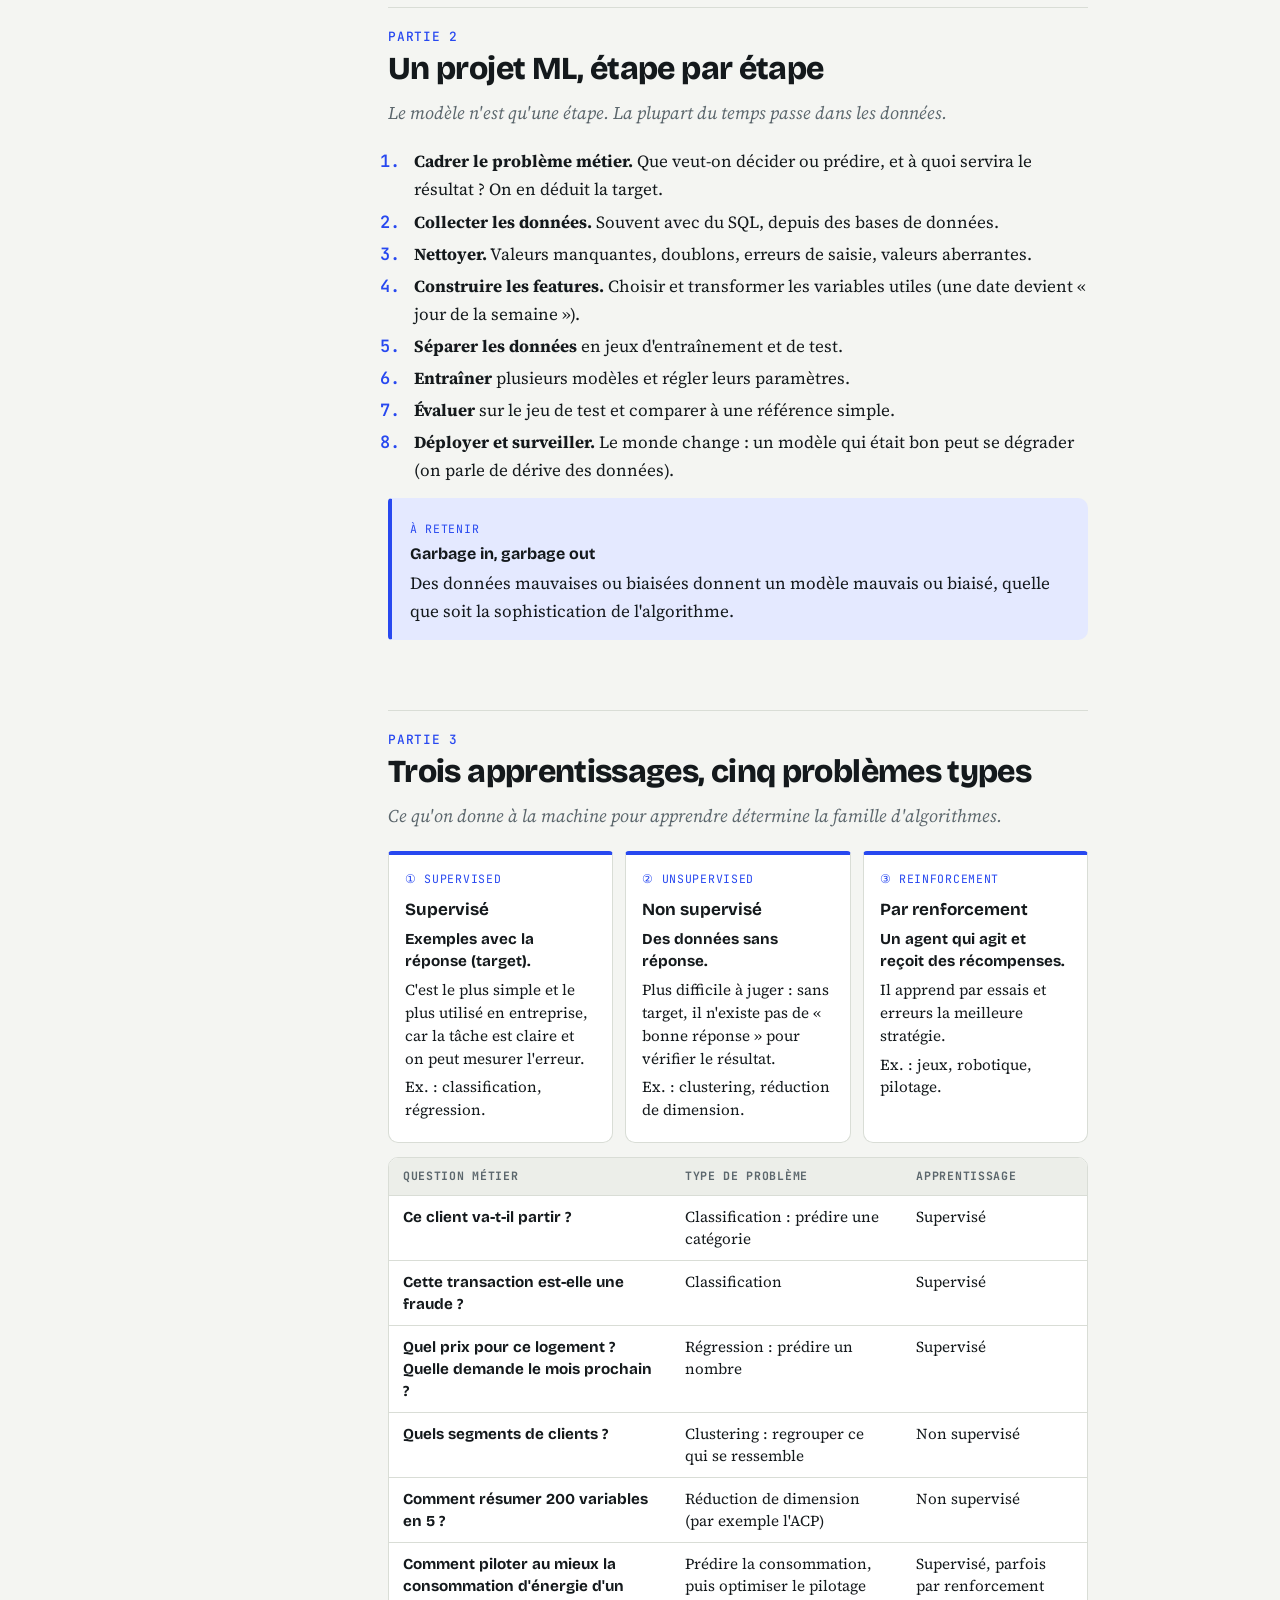
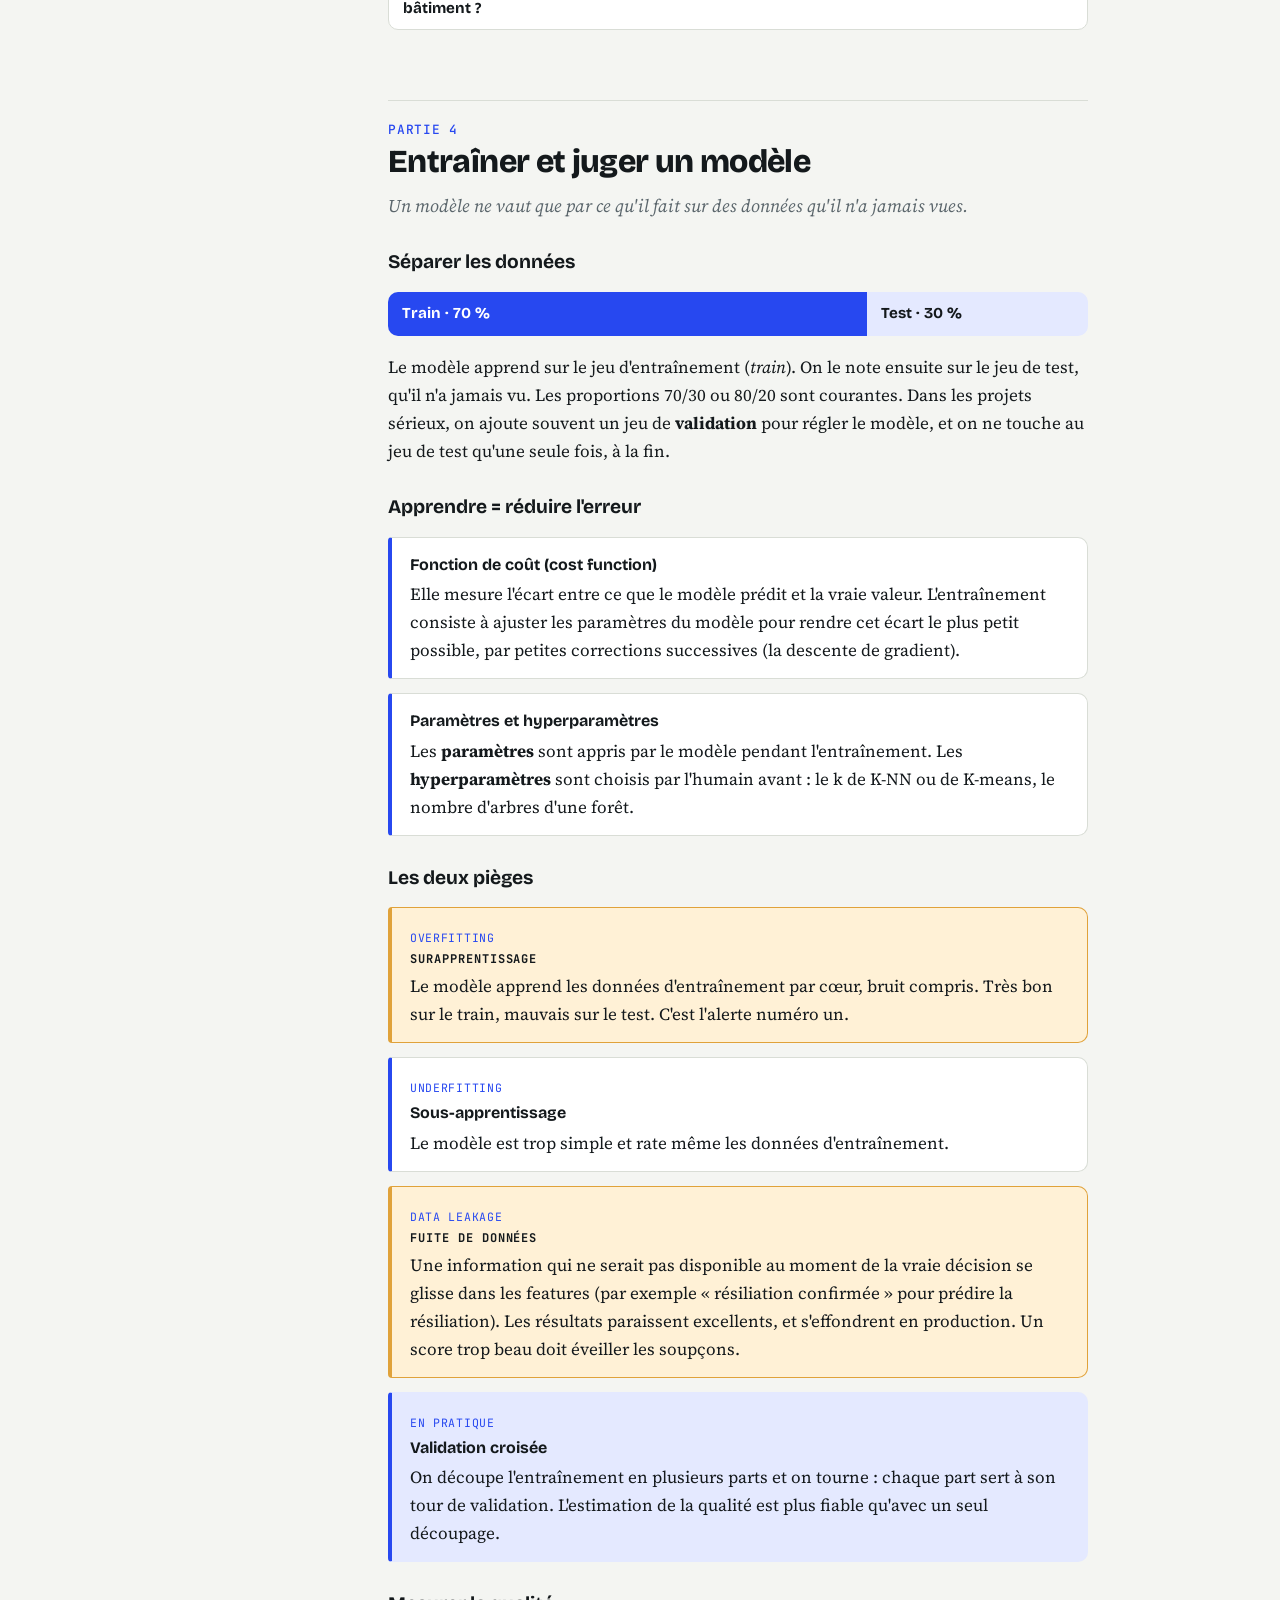
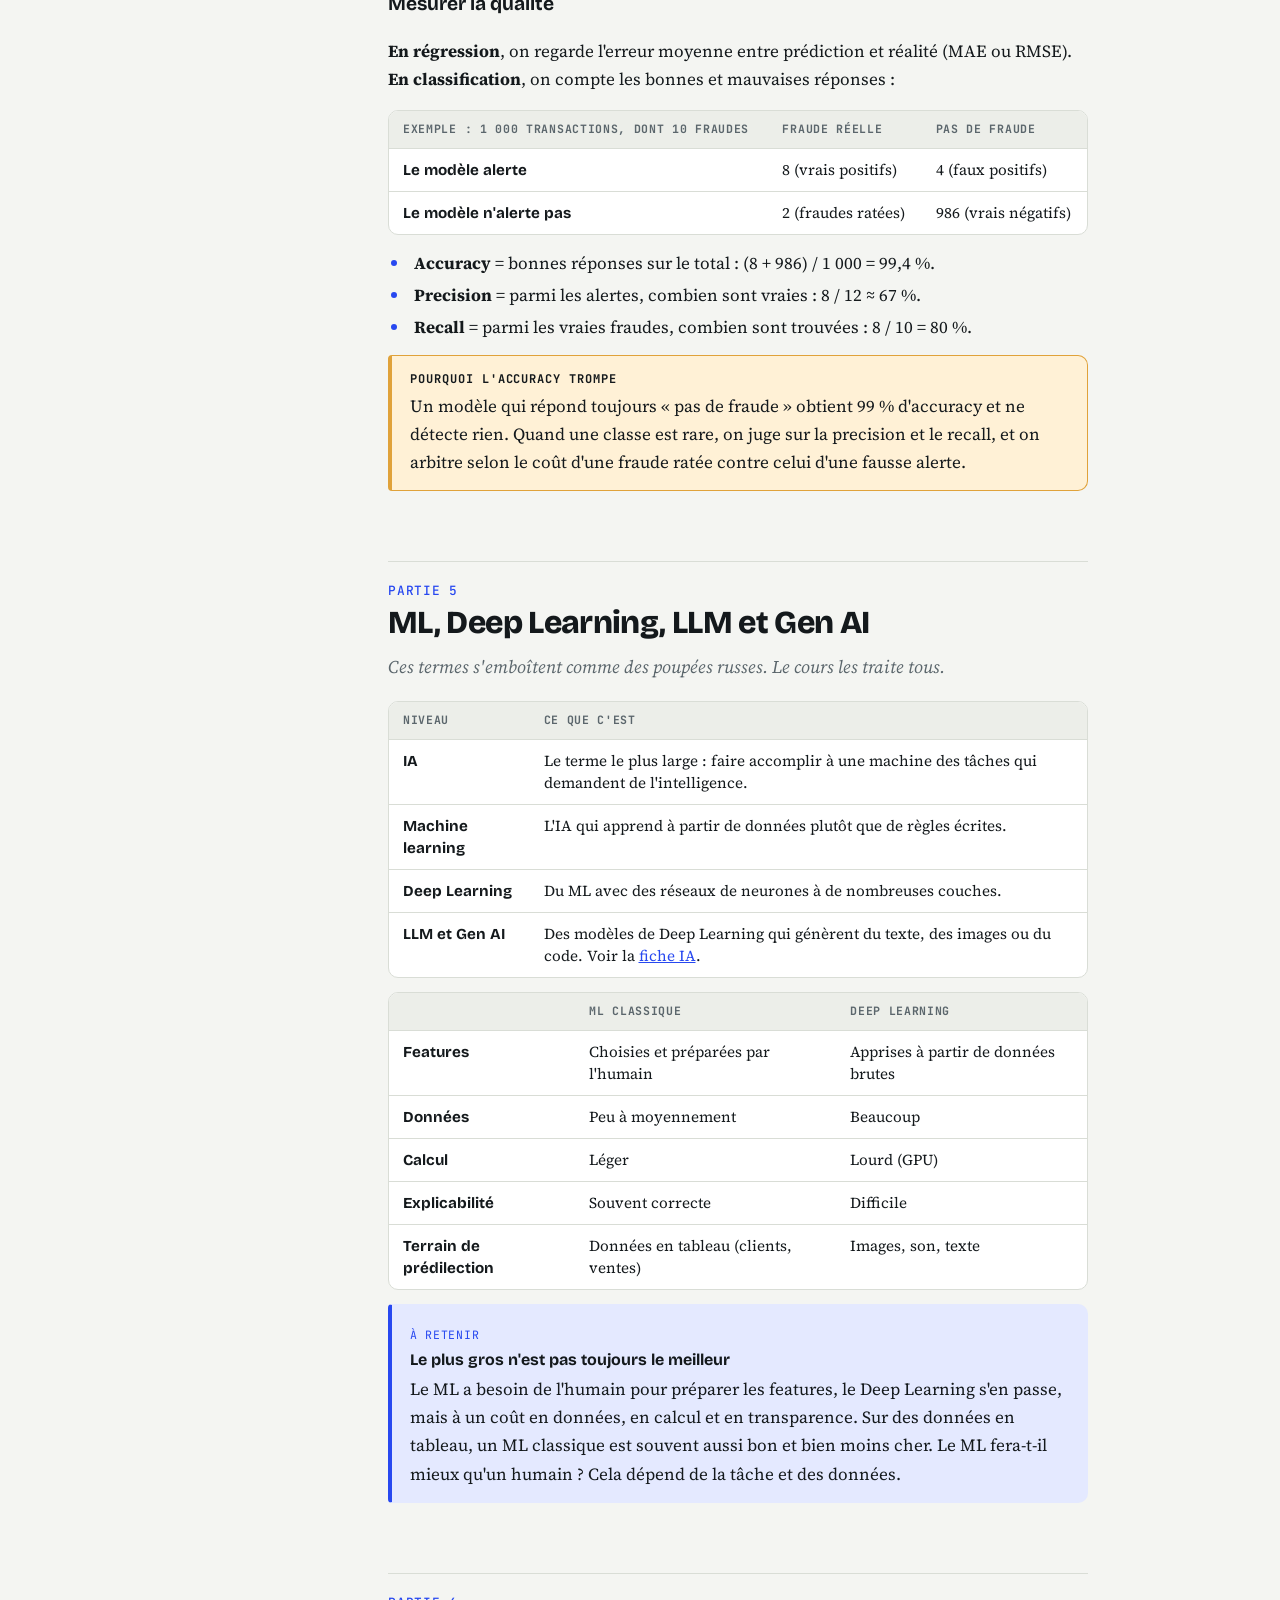
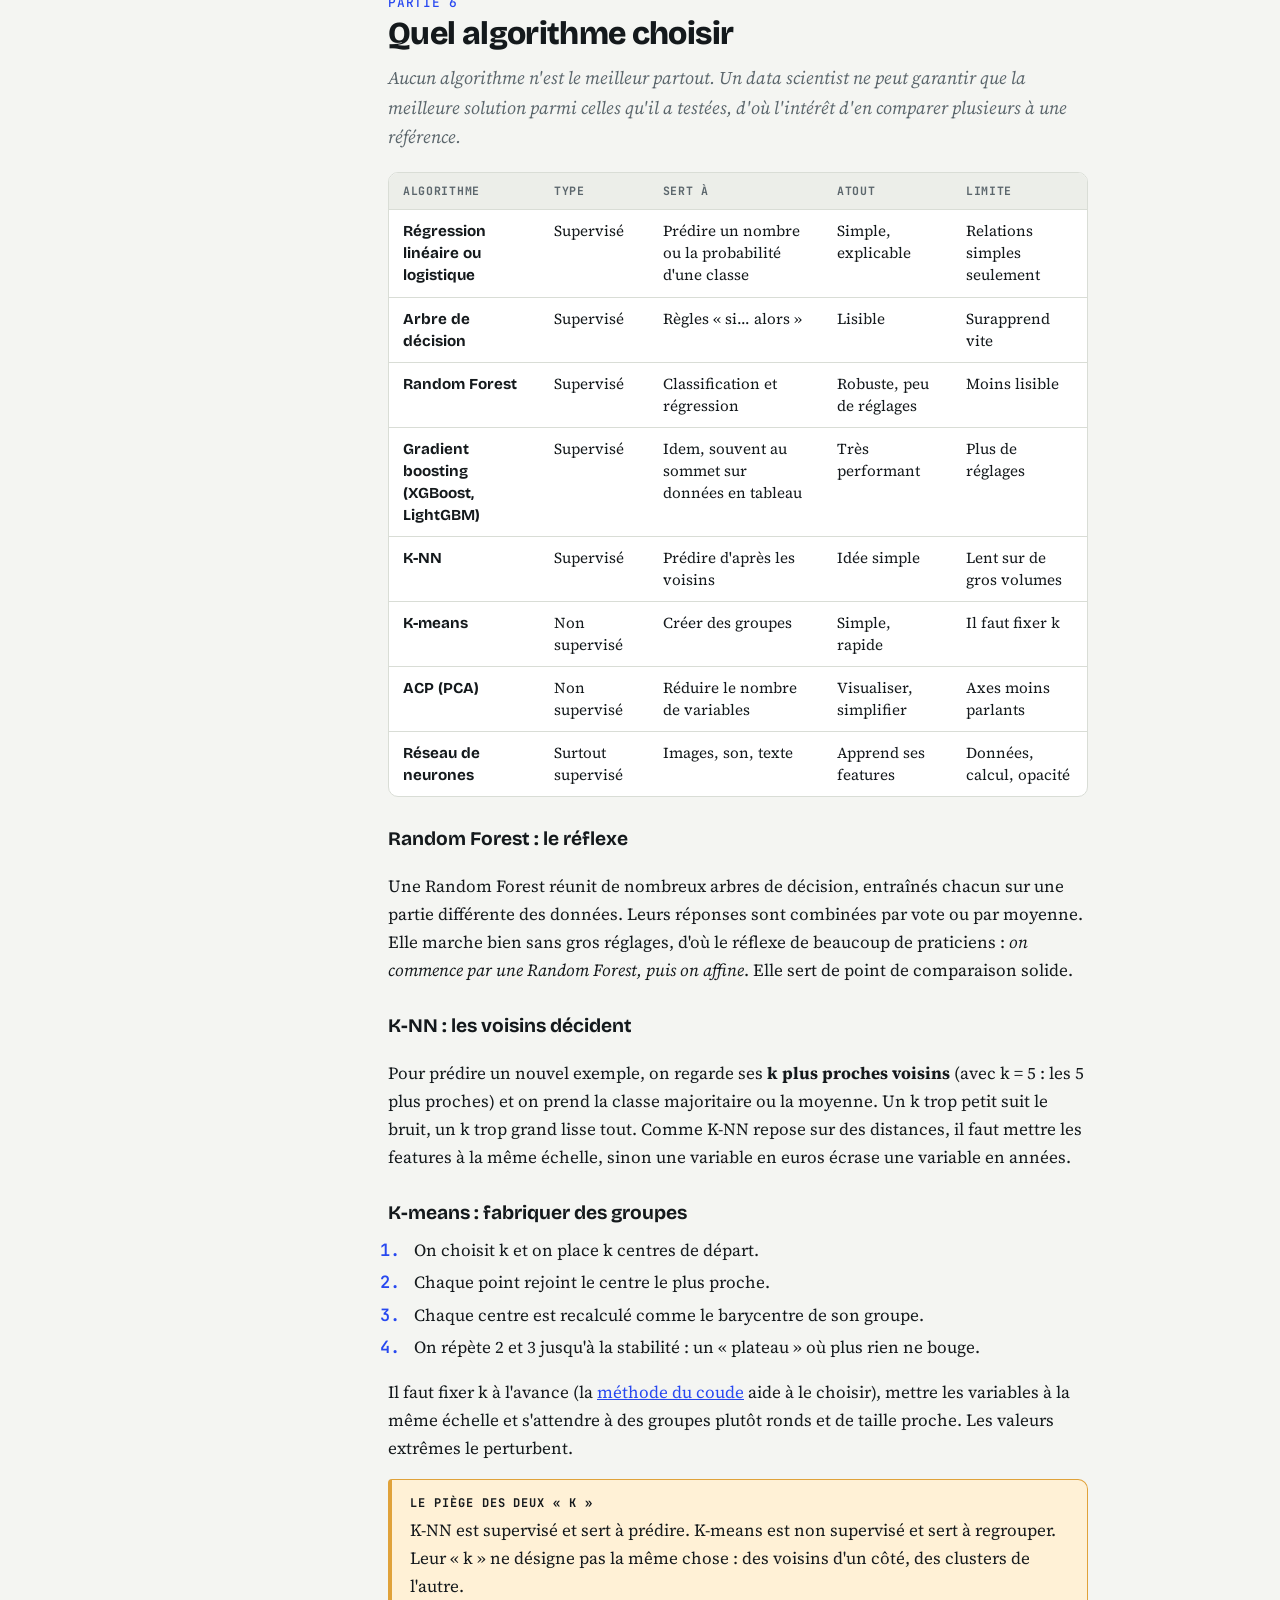
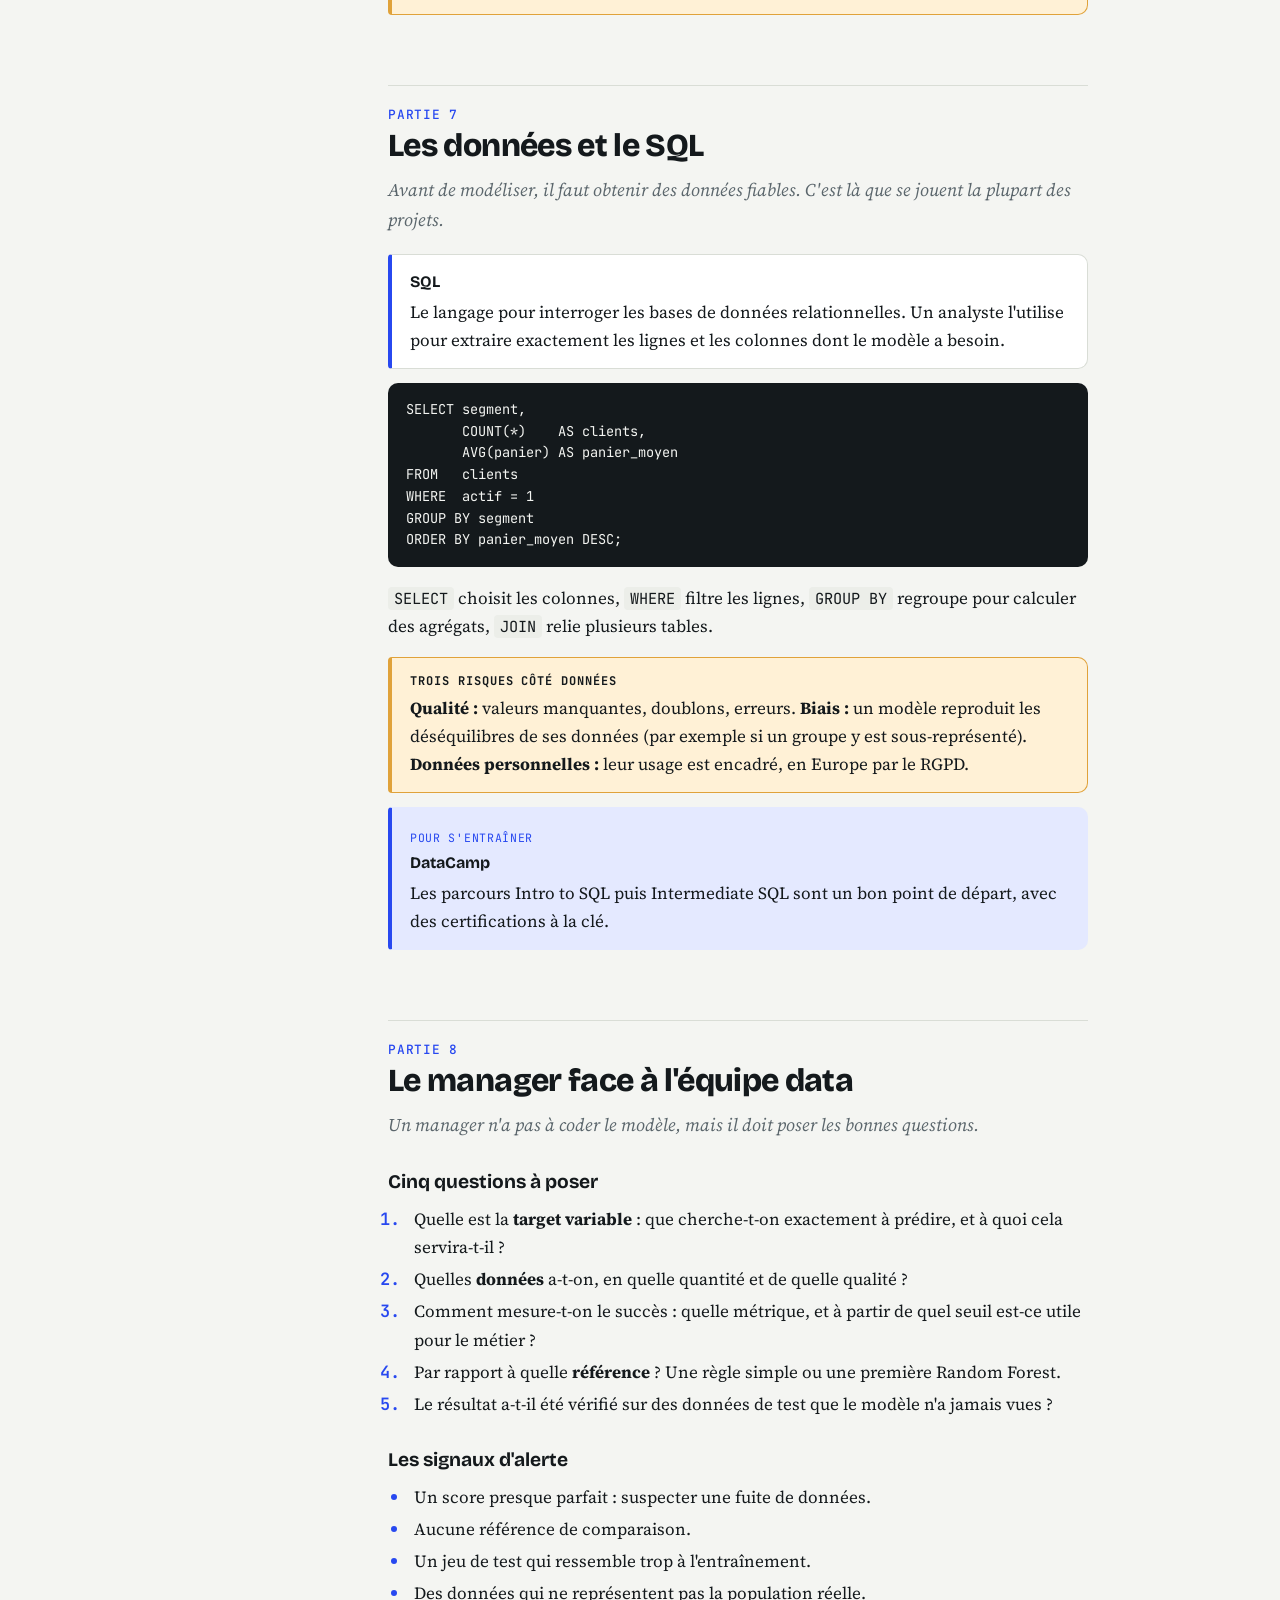
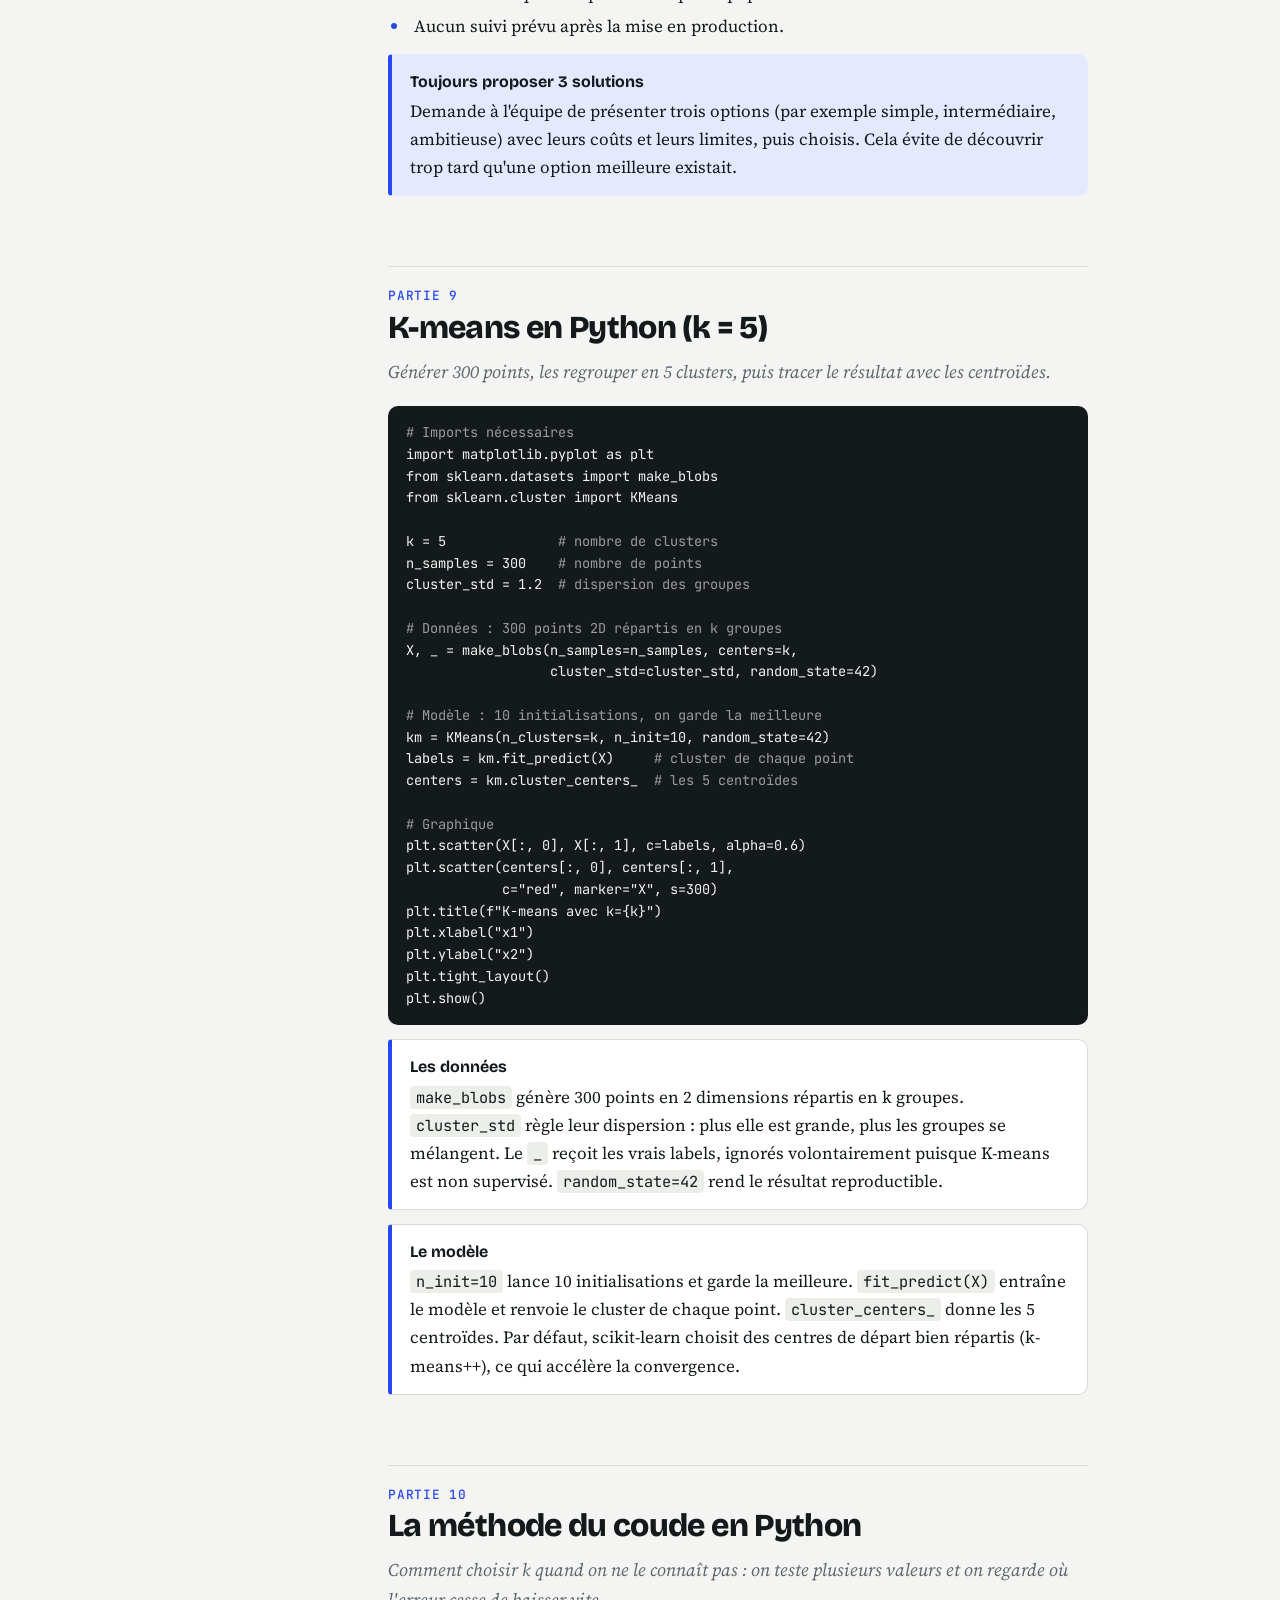
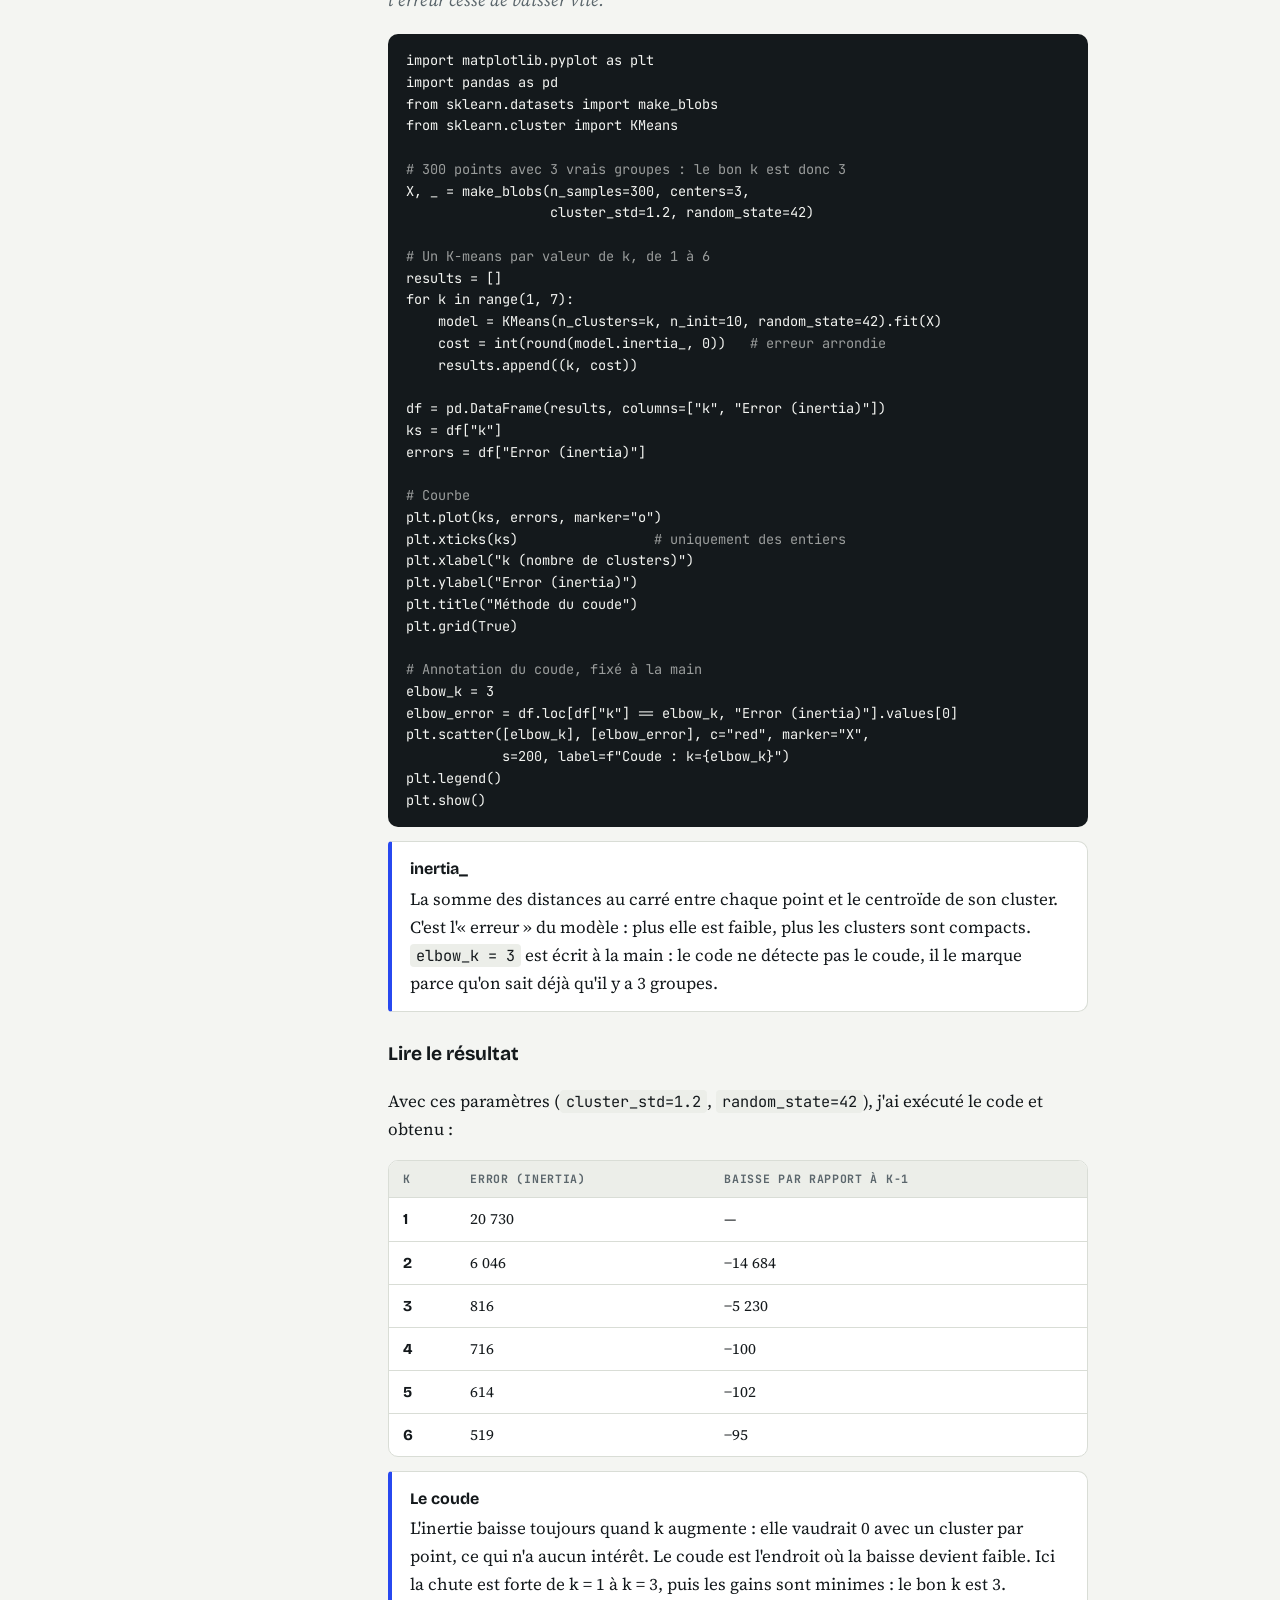
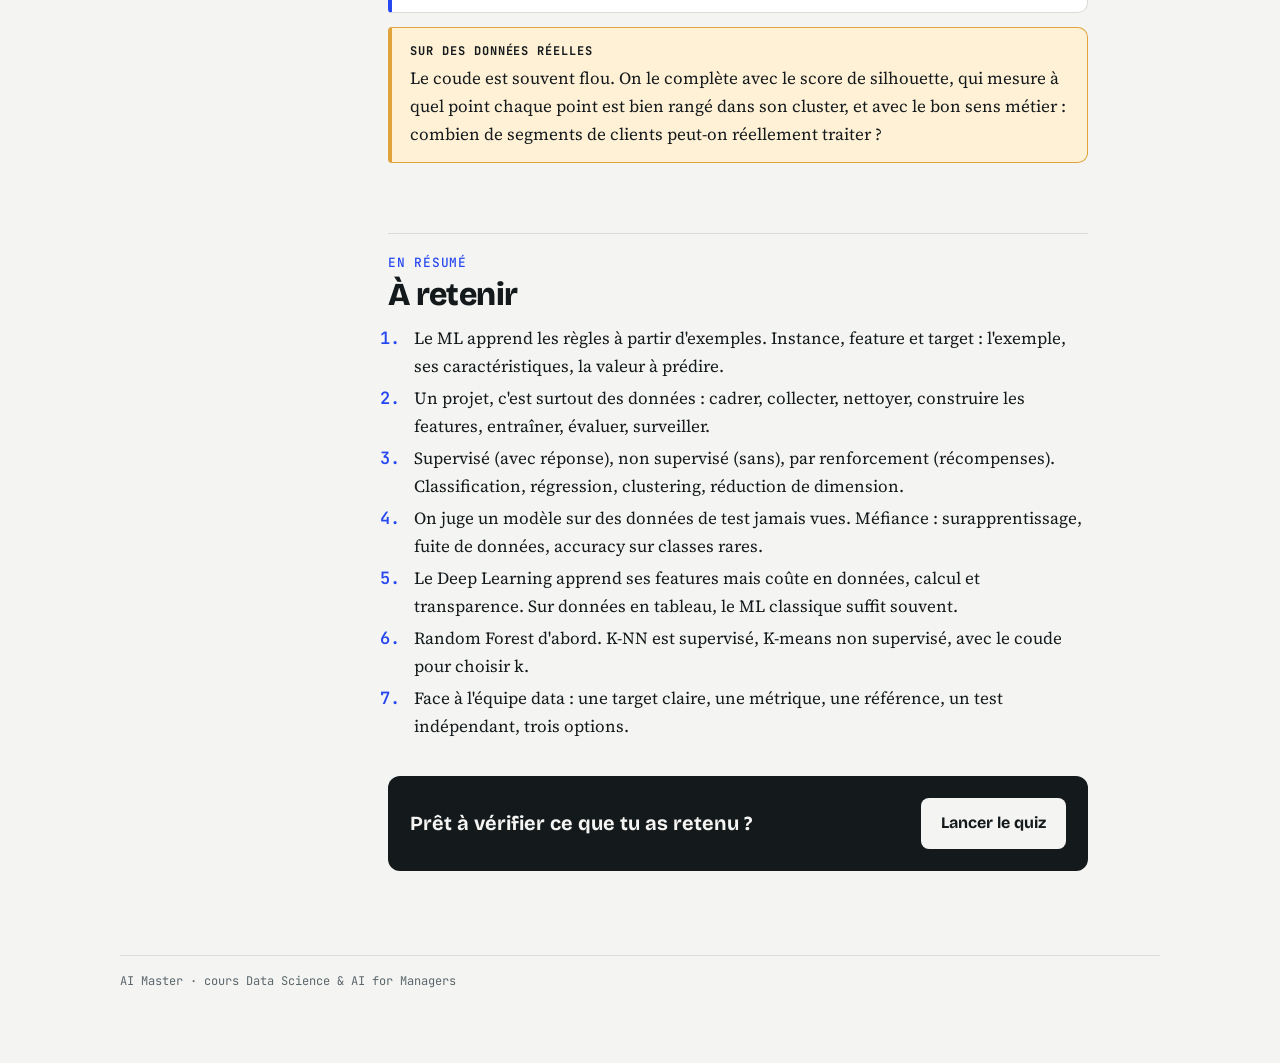
==== commit e81c8436: "Refonte de la fiche Data Science : projet ML, évaluation, comparatif d'algorithmes, SQL, questions d" ====
--- a/data.html
+++ b/data.html
@@ -22,10 +22,10 @@
 
   <div class="hero">
     <p class="eyebrow">Cours · Data Science &amp; AI for Managers</p>
-    <h1>Data Science et IA pour managers : le <em>machine learning</em> en clair</h1>
-    <p class="sub">Au programme du cours : le ML, le Deep Learning, les LLMs et la Gen AI. Cette fiche reprend les notes de la première séance, avec les types d'apprentissage, les algorithmes clés et le SQL.</p>
+    <h1>Data Science et IA pour managers : comprendre le <em>machine learning</em></h1>
+    <p class="sub">Ce que doit savoir un manager pour parler à une équipe data : comment un projet de ML se déroule, comment juger un modèle, quel algorithme pour quel problème, et les pièges à repérer.</p>
     <div class="actions">
-      <a class="btn" href="#s3">Entraîner un modèle</a>
+      <a class="btn" href="#s4">Juger un modèle</a>
       <a class="btn alt" href="game.html">Faire le quiz</a>
     </div>
   </div>
@@ -34,14 +34,14 @@
     <nav class="toc" aria-label="Sommaire">
       <p>Sommaire</p>
       <ol>
-        <li><a href="#s1">1. Programmation classique ou ML</a></li>
-        <li><a href="#s2">2. Vocabulaire et objectif</a></li>
-        <li><a href="#s3">3. Entraîner et évaluer</a></li>
-        <li><a href="#s4">4. ML, Deep Learning, humain</a></li>
-        <li><a href="#s5">5. Les 3 types d'apprentissage</a></li>
-        <li><a href="#s6">6. Les algorithmes</a></li>
-        <li><a href="#s7">7. SQL et DataCamp</a></li>
-        <li><a href="#s8">8. Le réflexe du manager</a></li>
+        <li><a href="#s1">1. Le ML en une page</a></li>
+        <li><a href="#s2">2. Un projet ML, étape par étape</a></li>
+        <li><a href="#s3">3. Trois apprentissages, cinq problèmes</a></li>
+        <li><a href="#s4">4. Entraîner et juger un modèle</a></li>
+        <li><a href="#s5">5. ML, Deep Learning, LLM</a></li>
+        <li><a href="#s6">6. Quel algorithme choisir</a></li>
+        <li><a href="#s7">7. Les données et le SQL</a></li>
+        <li><a href="#s8">8. Le manager face à l'équipe data</a></li>
         <li><a href="#s9">9. K-means en Python</a></li>
         <li><a href="#s10">10. La méthode du coude</a></li>
         <li><a href="#recap">En résumé</a></li>
@@ -51,105 +51,208 @@
     <main class="doc">
 
       <section id="s1">
-        <h2><span class="n">PARTIE 1</span>Programmation classique ou machine learning</h2>
-        <p class="lead">Deux manières opposées de résoudre un problème : écrire les règles soi-même, ou laisser la machine les apprendre à partir d'exemples.</p>
+        <h2><span class="n">PARTIE 1</span>Le machine learning en une page</h2>
+        <p class="lead">Au lieu d'écrire des règles à la main, on montre des exemples à un algorithme et il en tire lui-même les règles.</p>
         <div class="tbl"><table>
           <thead><tr><th></th><th>Programmation classique</th><th>Machine learning (ML)</th></tr></thead>
           <tbody>
-            <tr><td>Logique</td><td>Rule-based : basée sur des règles</td><td>Learning-based : basée sur l'apprentissage</td></tr>
-            <tr><td>Raisonnement</td><td>Approche déductive (↓)</td><td>Approche inductive (↑)</td></tr>
-          </tbody>
-        </table></div>
-        <div class="box link"><span class="tag">En clair</span><span class="term">Déductif ou inductif ?</span><p>Déductif : on part de règles générales écrites par un humain et on les applique aux cas. Inductif : on part de nombreux cas (les données) et on en tire des règles générales.</p></div>
+            <tr><td>Logique</td><td>Rule-based : des règles écrites par un humain</td><td>Learning-based : des règles apprises sur des données</td></tr>
+            <tr><td>Raisonnement</td><td>Déductif : du général au cas particulier</td><td>Inductif : des cas particuliers au général</td></tr>
+            <tr><td>On fournit</td><td>Des données et des règles</td><td>Des données et les réponses attendues</td></tr>
+            <tr><td>On obtient</td><td>Des réponses</td><td>Un modèle, c'est-à-dire des règles</td></tr>
+            <tr><td>Convient quand</td><td>Les règles sont connues et stables (calcul d'une taxe)</td><td>Les règles sont trop complexes à écrire mais les exemples abondent (repérer une fraude)</td></tr>
+          </tbody>
+        </table></div>
+        <div class="box"><span class="term">L'objectif du ML</span><p>Prédire une valeur à partir d'autres valeurs qui lui sont corrélées. Sous le capot, les données sont transformées en vecteurs de nombres, que les algorithmes manipulent pour prédire, calculer et optimiser.</p></div>
+        <div class="box"><span class="term">Le vocabulaire de base</span><p>Une <b>instance</b> est un exemple (une ligne de données). Une <b>feature</b> est une caractéristique de cet exemple. La <b>target variable</b> est la valeur qu'on veut prédire.</p></div>
+        <div class="tbl"><table>
+          <thead><tr><th>Exemple</th><th>Instance</th><th>Features</th><th>Target</th></tr></thead>
+          <tbody>
+            <tr><td>Prix d'un logement</td><td>Un appartement</td><td>Surface, quartier, étage</td><td>Le prix</td></tr>
+            <tr><td>Départ d'un client</td><td>Un client</td><td>Ancienneté, achats, réclamations</td><td>Parti ou resté</td></tr>
+          </tbody>
+        </table></div>
       </section>
 
       <section id="s2">
-        <h2><span class="n">PARTIE 2</span>Vocabulaire et objectif du ML</h2>
-        <p class="lead">Trois mots-clés à connaître avant tout le reste.</p>
-        <div class="box"><span class="term">ML keywords</span><p>Instance, Feature et Target Variable.</p></div>
-        <ul>
-          <li><b>Instance :</b> un exemple, une ligne de données (un client, un logement, une transaction).</li>
-          <li><b>Feature :</b> une caractéristique de cet exemple (âge, surface, montant).</li>
-          <li><b>Target variable :</b> la valeur qu'on cherche à prédire.</li>
-        </ul>
-        <div class="box"><span class="term">ML objective</span><p>Prédire la valeur à partir d'autres valeurs corrélées (<i>Predict the value from other correlated values</i>).</p></div>
-        <div class="box"><span class="term">À quoi ça sert</span><p>Le ML sert dans la prédiction et l'optimisation énergétique.</p></div>
-        <div class="box link"><span class="term">Sous le capot</span><p>Le ML et ses algorithmes transforment les données en vecteurs, puis manipulent ces vecteurs pour prédire, calculer et optimiser (<i>transforming data into vectors and manipulating the vectors to predict, calculate and optimize</i>).</p></div>
+        <h2><span class="n">PARTIE 2</span>Un projet ML, étape par étape</h2>
+        <p class="lead">Le modèle n'est qu'une étape. La plupart du temps passe dans les données.</p>
+        <ol class="steps">
+          <li><b>Cadrer le problème métier.</b> Que veut-on décider ou prédire, et à quoi servira le résultat ? On en déduit la target.</li>
+          <li><b>Collecter les données.</b> Souvent avec du SQL, depuis des bases de données.</li>
+          <li><b>Nettoyer.</b> Valeurs manquantes, doublons, erreurs de saisie, valeurs aberrantes.</li>
+          <li><b>Construire les features.</b> Choisir et transformer les variables utiles (une date devient « jour de la semaine »).</li>
+          <li><b>Séparer les données</b> en jeux d'entraînement et de test.</li>
+          <li><b>Entraîner</b> plusieurs modèles et régler leurs paramètres.</li>
+          <li><b>Évaluer</b> sur le jeu de test et comparer à une référence simple.</li>
+          <li><b>Déployer et surveiller.</b> Le monde change : un modèle qui était bon peut se dégrader (on parle de dérive des données).</li>
+        </ol>
+        <div class="box link"><span class="tag">À retenir</span><span class="term">Garbage in, garbage out</span><p>Des données mauvaises ou biaisées donnent un modèle mauvais ou biaisé, quelle que soit la sophistication de l'algorithme.</p></div>
       </section>
 
       <section id="s3">
-        <h2><span class="n">PARTIE 3</span>Entraîner et évaluer un modèle</h2>
-        <p class="lead">On sépare les données en deux : une partie pour apprendre, une partie pour vérifier que le modèle sait généraliser.</p>
+        <h2><span class="n">PARTIE 3</span>Trois apprentissages, cinq problèmes types</h2>
+        <p class="lead">Ce qu'on donne à la machine pour apprendre détermine la famille d'algorithmes.</p>
+        <div class="cols">
+          <div class="col"><span class="tag">① Supervised</span><b>Supervisé</b>
+            <p><b>Exemples avec la réponse (target).</b></p>
+            <p>C'est le plus simple et le plus utilisé en entreprise, car la tâche est claire et on peut mesurer l'erreur.</p>
+            <p>Ex. : classification, régression.</p></div>
+          <div class="col"><span class="tag">② Unsupervised</span><b>Non supervisé</b>
+            <p><b>Des données sans réponse.</b></p>
+            <p>Plus difficile à juger : sans target, il n'existe pas de « bonne réponse » pour vérifier le résultat.</p>
+            <p>Ex. : clustering, réduction de dimension.</p></div>
+          <div class="col"><span class="tag">③ Reinforcement</span><b>Par renforcement</b>
+            <p><b>Un agent qui agit et reçoit des récompenses.</b></p>
+            <p>Il apprend par essais et erreurs la meilleure stratégie.</p>
+            <p>Ex. : jeux, robotique, pilotage.</p></div>
+        </div>
+        <div class="tbl"><table>
+          <thead><tr><th>Question métier</th><th>Type de problème</th><th>Apprentissage</th></tr></thead>
+          <tbody>
+            <tr><td>Ce client va-t-il partir ?</td><td>Classification : prédire une catégorie</td><td>Supervisé</td></tr>
+            <tr><td>Cette transaction est-elle une fraude ?</td><td>Classification</td><td>Supervisé</td></tr>
+            <tr><td>Quel prix pour ce logement ? Quelle demande le mois prochain ?</td><td>Régression : prédire un nombre</td><td>Supervisé</td></tr>
+            <tr><td>Quels segments de clients ?</td><td>Clustering : regrouper ce qui se ressemble</td><td>Non supervisé</td></tr>
+            <tr><td>Comment résumer 200 variables en 5 ?</td><td>Réduction de dimension (par exemple l'ACP)</td><td>Non supervisé</td></tr>
+            <tr><td>Comment piloter au mieux la consommation d'énergie d'un bâtiment ?</td><td>Prédire la consommation, puis optimiser le pilotage</td><td>Supervisé, parfois par renforcement</td></tr>
+          </tbody>
+        </table></div>
+      </section>
+
+      <section id="s4">
+        <h2><span class="n">PARTIE 4</span>Entraîner et juger un modèle</h2>
+        <p class="lead">Un modèle ne vaut que par ce qu'il fait sur des données qu'il n'a jamais vues.</p>
+
+        <h3>Séparer les données</h3>
         <div class="split" role="img" aria-label="70 % de données d'entraînement, 30 % de données de test">
           <div class="a">Train · 70 %</div><div class="b">Test · 30 %</div>
         </div>
+        <p>Le modèle apprend sur le jeu d'entraînement (<i>train</i>). On le note ensuite sur le jeu de test, qu'il n'a jamais vu. Les proportions 70/30 ou 80/20 sont courantes. Dans les projets sérieux, on ajoute souvent un jeu de <b>validation</b> pour régler le modèle, et on ne touche au jeu de test qu'une seule fois, à la fin.</p>
+
+        <h3>Apprendre = réduire l'erreur</h3>
+        <div class="box"><span class="term">Fonction de coût (cost function)</span><p>Elle mesure l'écart entre ce que le modèle prédit et la vraie valeur. L'entraînement consiste à ajuster les paramètres du modèle pour rendre cet écart le plus petit possible, par petites corrections successives (la descente de gradient).</p></div>
+        <div class="box"><span class="term">Paramètres et hyperparamètres</span><p>Les <b>paramètres</b> sont appris par le modèle pendant l'entraînement. Les <b>hyperparamètres</b> sont choisis par l'humain avant : le k de K-NN ou de K-means, le nombre d'arbres d'une forêt.</p></div>
+
+        <h3>Les deux pièges</h3>
+        <div class="box check"><span class="tag">Overfitting</span><span class="term">Surapprentissage</span><p>Le modèle apprend les données d'entraînement par cœur, bruit compris. Très bon sur le train, mauvais sur le test. C'est l'alerte numéro un.</p></div>
+        <div class="box"><span class="tag">Underfitting</span><span class="term">Sous-apprentissage</span><p>Le modèle est trop simple et rate même les données d'entraînement.</p></div>
+        <div class="box check"><span class="tag">Data leakage</span><span class="term">Fuite de données</span><p>Une information qui ne serait pas disponible au moment de la vraie décision se glisse dans les features (par exemple « résiliation confirmée » pour prédire la résiliation). Les résultats paraissent excellents, et s'effondrent en production. Un score trop beau doit éveiller les soupçons.</p></div>
+        <div class="box link"><span class="tag">En pratique</span><span class="term">Validation croisée</span><p>On découpe l'entraînement en plusieurs parts et on tourne : chaque part sert à son tour de validation. L'estimation de la qualité est plus fiable qu'avec un seul découpage.</p></div>
+
+        <h3>Mesurer la qualité</h3>
+        <p><b>En régression</b>, on regarde l'erreur moyenne entre prédiction et réalité (MAE ou RMSE). <b>En classification</b>, on compte les bonnes et mauvaises réponses :</p>
+        <div class="tbl"><table>
+          <thead><tr><th>Exemple : 1 000 transactions, dont 10 fraudes</th><th>Fraude réelle</th><th>Pas de fraude</th></tr></thead>
+          <tbody>
+            <tr><td>Le modèle alerte</td><td>8 (vrais positifs)</td><td>4 (faux positifs)</td></tr>
+            <tr><td>Le modèle n'alerte pas</td><td>2 (fraudes ratées)</td><td>986 (vrais négatifs)</td></tr>
+          </tbody>
+        </table></div>
+        <ul>
+          <li><b>Accuracy</b> = bonnes réponses sur le total : (8 + 986) / 1 000 = 99,4 %.</li>
+          <li><b>Precision</b> = parmi les alertes, combien sont vraies : 8 / 12 ≈ 67 %.</li>
+          <li><b>Recall</b> = parmi les vraies fraudes, combien sont trouvées : 8 / 10 = 80 %.</li>
+        </ul>
+        <div class="box check"><span class="term">Pourquoi l'accuracy trompe</span><p>Un modèle qui répond toujours « pas de fraude » obtient 99 % d'accuracy et ne détecte rien. Quand une classe est rare, on juge sur la precision et le recall, et on arbitre selon le coût d'une fraude ratée contre celui d'une fausse alerte.</p></div>
+      </section>
+
+      <section id="s5">
+        <h2><span class="n">PARTIE 5</span>ML, Deep Learning, LLM et Gen AI</h2>
+        <p class="lead">Ces termes s'emboîtent comme des poupées russes. Le cours les traite tous.</p>
+        <div class="tbl"><table>
+          <thead><tr><th>Niveau</th><th>Ce que c'est</th></tr></thead>
+          <tbody>
+            <tr><td>IA</td><td>Le terme le plus large : faire accomplir à une machine des tâches qui demandent de l'intelligence.</td></tr>
+            <tr><td>Machine learning</td><td>L'IA qui apprend à partir de données plutôt que de règles écrites.</td></tr>
+            <tr><td>Deep Learning</td><td>Du ML avec des réseaux de neurones à de nombreuses couches.</td></tr>
+            <tr><td>LLM et Gen AI</td><td>Des modèles de Deep Learning qui génèrent du texte, des images ou du code. Voir la <a href="index.html">fiche IA</a>.</td></tr>
+          </tbody>
+        </table></div>
+        <div class="tbl"><table>
+          <thead><tr><th></th><th>ML classique</th><th>Deep Learning</th></tr></thead>
+          <tbody>
+            <tr><td>Features</td><td>Choisies et préparées par l'humain</td><td>Apprises à partir de données brutes</td></tr>
+            <tr><td>Données</td><td>Peu à moyennement</td><td>Beaucoup</td></tr>
+            <tr><td>Calcul</td><td>Léger</td><td>Lourd (GPU)</td></tr>
+            <tr><td>Explicabilité</td><td>Souvent correcte</td><td>Difficile</td></tr>
+            <tr><td>Terrain de prédilection</td><td>Données en tableau (clients, ventes)</td><td>Images, son, texte</td></tr>
+          </tbody>
+        </table></div>
+        <div class="box link"><span class="tag">À retenir</span><span class="term">Le plus gros n'est pas toujours le meilleur</span><p>Le ML a besoin de l'humain pour préparer les features, le Deep Learning s'en passe, mais à un coût en données, en calcul et en transparence. Sur des données en tableau, un ML classique est souvent aussi bon et bien moins cher. Le ML fera-t-il mieux qu'un humain ? Cela dépend de la tâche et des données.</p></div>
+      </section>
+
+      <section id="s6">
+        <h2><span class="n">PARTIE 6</span>Quel algorithme choisir</h2>
+        <p class="lead">Aucun algorithme n'est le meilleur partout. Un data scientist ne peut garantir que la meilleure solution parmi celles qu'il a testées, d'où l'intérêt d'en comparer plusieurs à une référence.</p>
+        <div class="tbl"><table>
+          <thead><tr><th>Algorithme</th><th>Type</th><th>Sert à</th><th>Atout</th><th>Limite</th></tr></thead>
+          <tbody>
+            <tr><td>Régression linéaire ou logistique</td><td>Supervisé</td><td>Prédire un nombre ou la probabilité d'une classe</td><td>Simple, explicable</td><td>Relations simples seulement</td></tr>
+            <tr><td>Arbre de décision</td><td>Supervisé</td><td>Règles « si… alors »</td><td>Lisible</td><td>Surapprend vite</td></tr>
+            <tr><td>Random Forest</td><td>Supervisé</td><td>Classification et régression</td><td>Robuste, peu de réglages</td><td>Moins lisible</td></tr>
+            <tr><td>Gradient boosting (XGBoost, LightGBM)</td><td>Supervisé</td><td>Idem, souvent au sommet sur données en tableau</td><td>Très performant</td><td>Plus de réglages</td></tr>
+            <tr><td>K-NN</td><td>Supervisé</td><td>Prédire d'après les voisins</td><td>Idée simple</td><td>Lent sur de gros volumes</td></tr>
+            <tr><td>K-means</td><td>Non supervisé</td><td>Créer des groupes</td><td>Simple, rapide</td><td>Il faut fixer k</td></tr>
+            <tr><td>ACP (PCA)</td><td>Non supervisé</td><td>Réduire le nombre de variables</td><td>Visualiser, simplifier</td><td>Axes moins parlants</td></tr>
+            <tr><td>Réseau de neurones</td><td>Surtout supervisé</td><td>Images, son, texte</td><td>Apprend ses features</td><td>Données, calcul, opacité</td></tr>
+          </tbody>
+        </table></div>
+
+        <h3>Random Forest : le réflexe</h3>
+        <p>Une Random Forest réunit de nombreux arbres de décision, entraînés chacun sur une partie différente des données. Leurs réponses sont combinées par vote ou par moyenne. Elle marche bien sans gros réglages, d'où le réflexe de beaucoup de praticiens : <i>on commence par une Random Forest, puis on affine</i>. Elle sert de point de comparaison solide.</p>
+
+        <h3>K-NN : les voisins décident</h3>
+        <p>Pour prédire un nouvel exemple, on regarde ses <b>k plus proches voisins</b> (avec k = 5 : les 5 plus proches) et on prend la classe majoritaire ou la moyenne. Un k trop petit suit le bruit, un k trop grand lisse tout. Comme K-NN repose sur des distances, il faut mettre les features à la même échelle, sinon une variable en euros écrase une variable en années.</p>
+
+        <h3>K-means : fabriquer des groupes</h3>
         <ol class="steps">
-          <li><b>Train data set :</b> 70 % d'exemples étiquetés (<i>labelled examples</i>). Les features et la classe entrent dans le ML, qui apprend.</li>
-          <li><b>Test data set :</b> 30 % d'exemples étiquetés. Le modèle prédit, puis on compare avec la vraie classe.</li>
-          <li><b>Évaluation du modèle :</b> on mesure à quel point les prédictions sont proches de la réalité.</li>
+          <li>On choisit k et on place k centres de départ.</li>
+          <li>Chaque point rejoint le centre le plus proche.</li>
+          <li>Chaque centre est recalculé comme le barycentre de son groupe.</li>
+          <li>On répète 2 et 3 jusqu'à la stabilité : un « plateau » où plus rien ne bouge.</li>
         </ol>
-        <div class="box"><span class="term">Cost function</span><p>La fonction de coût est la distance entre le rond vert et la croix orange (<i>the distance between the green circle and the orange cross</i>). Plus cette distance est petite, meilleur est le modèle.</p></div>
-        <div class="box link"><span class="tag">En clair</span><span class="term">Pourquoi un jeu de test ?</span><p>Un modèle évalué sur les données qu'il a déjà vues paraîtrait toujours bon. Le jeu de test, qu'il n'a jamais vu, dit s'il fonctionnera sur de nouveaux cas.</p></div>
-      </section>
-
-      <section id="s4">
-        <h2><span class="n">PARTIE 4</span>ML, Deep Learning et humain</h2>
-        <p class="lead">Ce qui sépare le ML classique du Deep Learning, et la question que tout manager se pose.</p>
-        <div class="box"><span class="term">ML et humain</span><p>Le ML est général et nécessite l'humain, alors que ce n'est pas le cas du Deep Learning.</p></div>
-        <div class="box check"><span class="term">À vérifier</span><p>Cette ligne est difficile à lire sur la photo. Dans le cours, l'idée est en général que le ML demande à l'humain de préparer et choisir les features, ce que le Deep Learning apprend lui-même.</p></div>
-        <div class="box"><span class="term">Le ML fera-t-il mieux que les humains ?</span><p>La réponse est « <b>It depends</b> » : cela dépend de la tâche, des données et de ce qu'on mesure.</p></div>
-      </section>
-
-      <section id="s5">
-        <h2><span class="n">PARTIE 5</span>Les 3 types d'apprentissage</h2>
-        <p class="lead">Le ML se divise en trois familles, selon ce qu'on donne à la machine pour apprendre.</p>
-        <div class="cols">
-          <div class="col"><span class="tag">① Supervised</span><b>Supervisé</b>
-            <p><b>Exemples + target.</b></p>
-            <p>Orienté tâche (<i>task driven</i>). C'est le plus simple (<i>the more simple</i>).</p>
-            <p>Ex. : classification et régression.</p></div>
-          <div class="col"><span class="tag">② Unsupervised</span><b>Non supervisé</b>
-            <p><b>Plus difficile</b>, car on ne sait pas exactement sur quoi on travaille.</p>
-            <p>Ex. : clustering et réduction de dimension (<i>dimensionality reduction</i>).</p></div>
-          <div class="col"><span class="tag">③ Reinforcement</span><b>Par renforcement</b>
-            <p>Troisième famille citée dans le cours. Les notes de cette séance n'en détaillent pas le fonctionnement.</p></div>
-        </div>
-        <div class="box check"><span class="term">À vérifier</span><p>Sur la photo, la mention « (continues des variables) » à côté de la réduction de dimension est difficile à lire. À relire dans tes notes.</p></div>
-        <div class="box link"><span class="tag">En clair</span><span class="term">Classification ou régression ?</span><p>Classification : prédire une catégorie (client fidèle ou non). Régression : prédire un nombre (le prix d'un logement).</p></div>
-      </section>
-
-      <section id="s6">
-        <h2><span class="n">PARTIE 6</span>Les algorithmes à retenir</h2>
-        <p class="lead">Les data scientists peuvent dire quelle est la meilleure solution parmi celles qu'ils ont testées. Mais il peut y en avoir une meilleure qu'ils n'ont pas testée !</p>
-
-        <h3>Random Forest</h3>
-        <div class="box"><span class="term">Le réflexe du praticien</span><p>« Quel que soit le problème que j'ai, j'utilise d'abord une Random Forest, puis j'avance » (<i>whatever the problem I have, first I used a random forest and then I proceed</i>).</p></div>
-
-        <h3>K-Nearest Neighbors (K-NN)</h3>
-        <div class="box"><span class="term">Principe</span><p>Le résultat dépend de la valeur de k. Par exemple, avec k = 5 : on regarde les 5 ronds les plus proches de notre épicentre.</p></div>
-        <div class="box"><span class="term">Type d'apprentissage</span><p>K-NN est du <b>supervised learning</b>.</p></div>
-
-        <h3>K-means</h3>
-        <div class="box"><span class="term">Principe</span><p>Un cluster se forme autour d'un point barycentre.</p></div>
-        <div class="box"><span class="term">Itération</span><p>On commence avec un point aléatoire très loin du barycentre, puis on itère jusqu'à obtenir un « plateau », c'est-à-dire une stabilité.</p></div>
-        <div class="box"><span class="term">Elbow method</span><p>La méthode du coude sert à trouver le K optimal.</p></div>
-        <div class="box"><span class="term">Type d'apprentissage</span><p>K-means est un algorithme d'<b>unsupervised learning</b> qui regroupe les points de données similaires en k clusters.</p></div>
-
-        <div class="box check"><span class="term">Le piège des deux « K »</span><p>K-means (non supervisé, il crée des groupes) et K-NN (supervisé, il prédit à partir de voisins étiquetés) portent tous deux un « k », mais ce ne sont pas la même chose.</p></div>
+        <p>Il faut fixer k à l'avance (la <a href="#s10">méthode du coude</a> aide à le choisir), mettre les variables à la même échelle et s'attendre à des groupes plutôt ronds et de taille proche. Les valeurs extrêmes le perturbent.</p>
+
+        <div class="box check"><span class="term">Le piège des deux « K »</span><p>K-NN est supervisé et sert à prédire. K-means est non supervisé et sert à regrouper. Leur « k » ne désigne pas la même chose : des voisins d'un côté, des clusters de l'autre.</p></div>
       </section>
 
       <section id="s7">
-        <h2><span class="n">PARTIE 7</span>SQL et DataCamp</h2>
-        <p class="lead">Avant de modéliser, il faut récupérer les données.</p>
-        <div class="box"><span class="term">SQL</span><p>Sert à collecter des données depuis des bases de données (<i>collect data from databases</i>).</p></div>
-        <div class="box"><span class="term">À faire</span><p>Suivre les cours <b>Intermediate SQL</b> et <b>Intro to SQL</b>.</p></div>
-        <div class="box link"><span class="term">DataCamp</span><p>Très intéressant pour ton futur business. On peut aussi y gagner des certifications.</p></div>
-        <div class="box check"><span class="term">À vérifier</span><p>Le nom du premier cours est écrit de façon peu lisible sur la photo. J'ai lu « Intermediate » et « Intro to SQL ».</p></div>
+        <h2><span class="n">PARTIE 7</span>Les données et le SQL</h2>
+        <p class="lead">Avant de modéliser, il faut obtenir des données fiables. C'est là que se jouent la plupart des projets.</p>
+        <div class="box"><span class="term">SQL</span><p>Le langage pour interroger les bases de données relationnelles. Un analyste l'utilise pour extraire exactement les lignes et les colonnes dont le modèle a besoin.</p></div>
+        <pre>SELECT segment,
+       COUNT(*)    AS clients,
+       AVG(panier) AS panier_moyen
+FROM   clients
+WHERE  actif = 1
+GROUP BY segment
+ORDER BY panier_moyen DESC;</pre>
+        <p><code>SELECT</code> choisit les colonnes, <code>WHERE</code> filtre les lignes, <code>GROUP BY</code> regroupe pour calculer des agrégats, <code>JOIN</code> relie plusieurs tables.</p>
+        <div class="box check"><span class="term">Trois risques côté données</span><p><b>Qualité :</b> valeurs manquantes, doublons, erreurs. <b>Biais :</b> un modèle reproduit les déséquilibres de ses données (par exemple si un groupe y est sous-représenté). <b>Données personnelles :</b> leur usage est encadré, en Europe par le RGPD.</p></div>
+        <div class="box link"><span class="tag">Pour s'entraîner</span><span class="term">DataCamp</span><p>Les parcours Intro to SQL puis Intermediate SQL sont un bon point de départ, avec des certifications à la clé.</p></div>
       </section>
 
       <section id="s8">
-        <h2><span class="n">PARTIE 8</span>Le réflexe du manager</h2>
-        <div class="box link"><span class="term">Toujours proposer 3 solutions</span><p><i>Always propose 3 solutions and get your preference for one of them.</i> Présente trois options, puis demande laquelle est préférée.</p></div>
+        <h2><span class="n">PARTIE 8</span>Le manager face à l'équipe data</h2>
+        <p class="lead">Un manager n'a pas à coder le modèle, mais il doit poser les bonnes questions.</p>
+        <h3>Cinq questions à poser</h3>
+        <ol class="steps">
+          <li>Quelle est la <b>target variable</b> : que cherche-t-on exactement à prédire, et à quoi cela servira-t-il ?</li>
+          <li>Quelles <b>données</b> a-t-on, en quelle quantité et de quelle qualité ?</li>
+          <li>Comment mesure-t-on le succès : quelle métrique, et à partir de quel seuil est-ce utile pour le métier ?</li>
+          <li>Par rapport à quelle <b>référence</b> ? Une règle simple ou une première Random Forest.</li>
+          <li>Le résultat a-t-il été vérifié sur des données de test que le modèle n'a jamais vues ?</li>
+        </ol>
+        <h3>Les signaux d'alerte</h3>
+        <ul>
+          <li>Un score presque parfait : suspecter une fuite de données.</li>
+          <li>Aucune référence de comparaison.</li>
+          <li>Un jeu de test qui ressemble trop à l'entraînement.</li>
+          <li>Des données qui ne représentent pas la population réelle.</li>
+          <li>Aucun suivi prévu après la mise en production.</li>
+        </ul>
+        <div class="box link"><span class="term">Toujours proposer 3 solutions</span><p>Demande à l'équipe de présenter trois options (par exemple simple, intermédiaire, ambitieuse) avec leurs coûts et leurs limites, puis choisis. Cela évite de découvrir trop tard qu'une option meilleure existait.</p></div>
       </section>
 
       <section id="s9">
@@ -182,12 +285,8 @@
 plt.ylabel("x2")
 plt.tight_layout()
 plt.show()</pre>
-        <h3>Ce que fait chaque partie</h3>
-        <div class="box"><span class="term">Les paramètres</span><p><code>k=5</code> est le nombre de clusters, <code>n_samples=300</code> le nombre de points, <code>cluster_std=1.2</code> la dispersion de chaque groupe. Plus elle est grande, plus les groupes se mélangent.</p></div>
-        <div class="box"><span class="term">make_blobs</span><p>Génère 300 points en 2 dimensions répartis en k groupes. <code>X</code> contient les points. Le <code>_</code> reçoit les vrais labels, qu'on ignore volontairement : K-means est non supervisé. <code>random_state=42</code> rend le résultat reproductible.</p></div>
-        <div class="box"><span class="term">KMeans</span><p><code>n_clusters=k</code> fixe le nombre de groupes. <code>n_init=10</code> lance 10 initialisations différentes et garde la meilleure, ce qui évite de tomber sur un mauvais départ.</p></div>
-        <div class="box"><span class="term">fit_predict et cluster_centers_</span><p><code>fit_predict(X)</code> entraîne le modèle et renvoie le cluster de chaque point (<code>labels</code>). <code>cluster_centers_</code> donne les 5 centroïdes, c'est-à-dire les barycentres des clusters.</p></div>
-        <div class="box"><span class="term">Le graphique</span><p>Le premier <code>scatter</code> colore chaque point selon son cluster (<code>c=labels</code>, <code>alpha=0.6</code> pour la transparence). Le second ajoute les centroïdes en grosses croix rouges (<code>marker="X"</code>, <code>s=300</code>).</p></div>
+        <div class="box"><span class="term">Les données</span><p><code>make_blobs</code> génère 300 points en 2 dimensions répartis en k groupes. <code>cluster_std</code> règle leur dispersion : plus elle est grande, plus les groupes se mélangent. Le <code>_</code> reçoit les vrais labels, ignorés volontairement puisque K-means est non supervisé. <code>random_state=42</code> rend le résultat reproductible.</p></div>
+        <div class="box"><span class="term">Le modèle</span><p><code>n_init=10</code> lance 10 initialisations et garde la meilleure. <code>fit_predict(X)</code> entraîne le modèle et renvoie le cluster de chaque point. <code>cluster_centers_</code> donne les 5 centroïdes. Par défaut, scikit-learn choisit des centres de départ bien répartis (k-means++), ce qui accélère la convergence.</p></div>
       </section>
 
       <section id="s10">
@@ -228,11 +327,7 @@
             s=200, label=f"Coude : k={elbow_k}")
 plt.legend()
 plt.show()</pre>
-        <div class="box"><span class="term">inertia_</span><p>La somme des distances au carré entre chaque point et le centroïde de son cluster. C'est l'« erreur » du modèle : plus elle est faible, plus les clusters sont compacts.</p></div>
-        <div class="box"><span class="term">La boucle</span><p><code>for k in range(1, 7)</code> entraîne un K-means pour chaque valeur de k. <code>int(round(..., 0))</code> arrondit l'inertie à l'entier. Les couples <code>(k, cost)</code> sont rangés dans <code>results</code>, puis mis dans un tableau pandas.</p></div>
-        <div class="box"><span class="term">La courbe</span><p><code>plt.plot(ks, errors, marker="o")</code> trace la courbe, <code>xticks(ks)</code> n'affiche que des entiers sur l'axe, <code>grid(True)</code> ajoute le quadrillage.</p></div>
-        <div class="box check"><span class="term">Attention</span><p><code>elbow_k = 3</code> est écrit à la main : le code ne détecte pas le coude tout seul. Il le marque seulement sur le graphique, parce qu'on sait déjà qu'il y a 3 groupes.</p></div>
-
+        <div class="box"><span class="term">inertia_</span><p>La somme des distances au carré entre chaque point et le centroïde de son cluster. C'est l'« erreur » du modèle : plus elle est faible, plus les clusters sont compacts. <code>elbow_k = 3</code> est écrit à la main : le code ne détecte pas le coude, il le marque parce qu'on sait déjà qu'il y a 3 groupes.</p></div>
         <h3>Lire le résultat</h3>
         <p>Avec ces paramètres (<code>cluster_std=1.2</code>, <code>random_state=42</code>), j'ai exécuté le code et obtenu :</p>
         <div class="tbl"><table>
@@ -246,21 +341,20 @@
             <tr><td>6</td><td>519</td><td>−95</td></tr>
           </tbody>
         </table></div>
-        <div class="box"><span class="term">Le coude</span><p>L'inertie baisse toujours quand k augmente. Elle vaudrait 0 avec k = 300, un cluster par point, ce qui n'a aucun intérêt. Le coude est l'endroit où la baisse devient faible. Ici, la chute est forte de k = 1 à k = 3, puis les gains sont minimes : le bon k est 3.</p></div>
-        <div class="box check"><span class="term">Sur des données réelles</span><p>Le coude est souvent ambigu, parce que la courbe descend sans cassure nette. On le complète alors avec le score de silhouette, qui mesure à quel point chaque point est bien rangé dans son cluster.</p></div>
+        <div class="box"><span class="term">Le coude</span><p>L'inertie baisse toujours quand k augmente : elle vaudrait 0 avec un cluster par point, ce qui n'a aucun intérêt. Le coude est l'endroit où la baisse devient faible. Ici la chute est forte de k = 1 à k = 3, puis les gains sont minimes : le bon k est 3.</p></div>
+        <div class="box check"><span class="term">Sur des données réelles</span><p>Le coude est souvent flou. On le complète avec le score de silhouette, qui mesure à quel point chaque point est bien rangé dans son cluster, et avec le bon sens métier : combien de segments de clients peut-on réellement traiter ?</p></div>
       </section>
 
       <section id="recap">
         <h2><span class="n">EN RÉSUMÉ</span>À retenir</h2>
         <ol class="steps">
-          <li>Programmation classique : des règles, démarche déductive. ML : des exemples, démarche inductive.</li>
-          <li>Instance, feature, target : l'exemple, ses caractéristiques, la valeur à prédire.</li>
-          <li>On entraîne sur 70 % des données et on teste sur 30 %. La cost function mesure l'écart.</li>
-          <li>Trois apprentissages : supervisé, non supervisé, par renforcement.</li>
-          <li>Random Forest d'abord. K-NN est supervisé. K-means est non supervisé, avec la méthode du coude pour choisir k.</li>
-          <li>SQL pour collecter les données, DataCamp pour se former.</li>
-          <li>En Python : <code>KMeans(...).fit_predict(X)</code> crée les clusters, et <code>inertia_</code> tracée pour k = 1, 2, 3… montre le coude.</li>
-          <li>Tu ne sais jamais si la meilleure solution a été testée : demande trois options.</li>
+          <li>Le ML apprend les règles à partir d'exemples. Instance, feature et target : l'exemple, ses caractéristiques, la valeur à prédire.</li>
+          <li>Un projet, c'est surtout des données : cadrer, collecter, nettoyer, construire les features, entraîner, évaluer, surveiller.</li>
+          <li>Supervisé (avec réponse), non supervisé (sans), par renforcement (récompenses). Classification, régression, clustering, réduction de dimension.</li>
+          <li>On juge un modèle sur des données de test jamais vues. Méfiance : surapprentissage, fuite de données, accuracy sur classes rares.</li>
+          <li>Le Deep Learning apprend ses features mais coûte en données, calcul et transparence. Sur données en tableau, le ML classique suffit souvent.</li>
+          <li>Random Forest d'abord. K-NN est supervisé, K-means non supervisé, avec le coude pour choisir k.</li>
+          <li>Face à l'équipe data : une target claire, une métrique, une référence, un test indépendant, trois options.</li>
         </ol>
         <div class="cta-end">
           <b>Prêt à vérifier ce que tu as retenu ?</b>
--- a/style.css
+++ b/style.css
@@ -155,7 +155,7 @@
 .tbl table { border-collapse: collapse; width: 100%; min-width: 520px; font-size: .95rem; line-height: 1.45; }
 .tbl th { font-family: var(--mono); font-size: .72rem; letter-spacing: .06em; text-transform: uppercase; text-align: left; color: var(--muted); background: var(--surface2); padding: 10px 14px; }
 .tbl td { padding: 10px 14px; border-top: 1px solid var(--line); vertical-align: top; }
-.tbl td:first-child { font-family: var(--display); font-weight: 700; white-space: nowrap; }
+.tbl td:first-child { font-family: var(--display); font-weight: 700; }
 pre { background: var(--ink); color: var(--bg); border-radius: 10px; padding: 16px 18px; overflow-x: auto; font-family: var(--mono); font-size: .85rem; line-height: 1.6; margin: 14px 0; }
 pre .c { opacity: .6; }
 .tiers { display: grid; grid-template-columns: repeat(3, minmax(0, 1fr)); gap: 12px; margin: 14px 0; counter-reset: tier; }
@@ -169,7 +169,7 @@
 
 /* barre de répartition (ex. 70 / 30) */
 .split { display: flex; height: 44px; border-radius: 10px; overflow: hidden; margin: 14px 0 6px; font-family: var(--display); font-weight: 700; font-size: .95rem; }
-.split > div { display: flex; align-items: center; padding-inline: 14px; white-space: nowrap; }
+.split > div { display: flex; align-items: center; padding-inline: 14px; }
 .split .a { flex: 70; background: var(--accent); color: var(--accent-ink); }
 .split .b { flex: 30; background: var(--accent-soft); color: var(--ink); }
 .cols { display: grid; grid-template-columns: repeat(3, minmax(0, 1fr)); gap: 12px; margin: 14px 0; }
